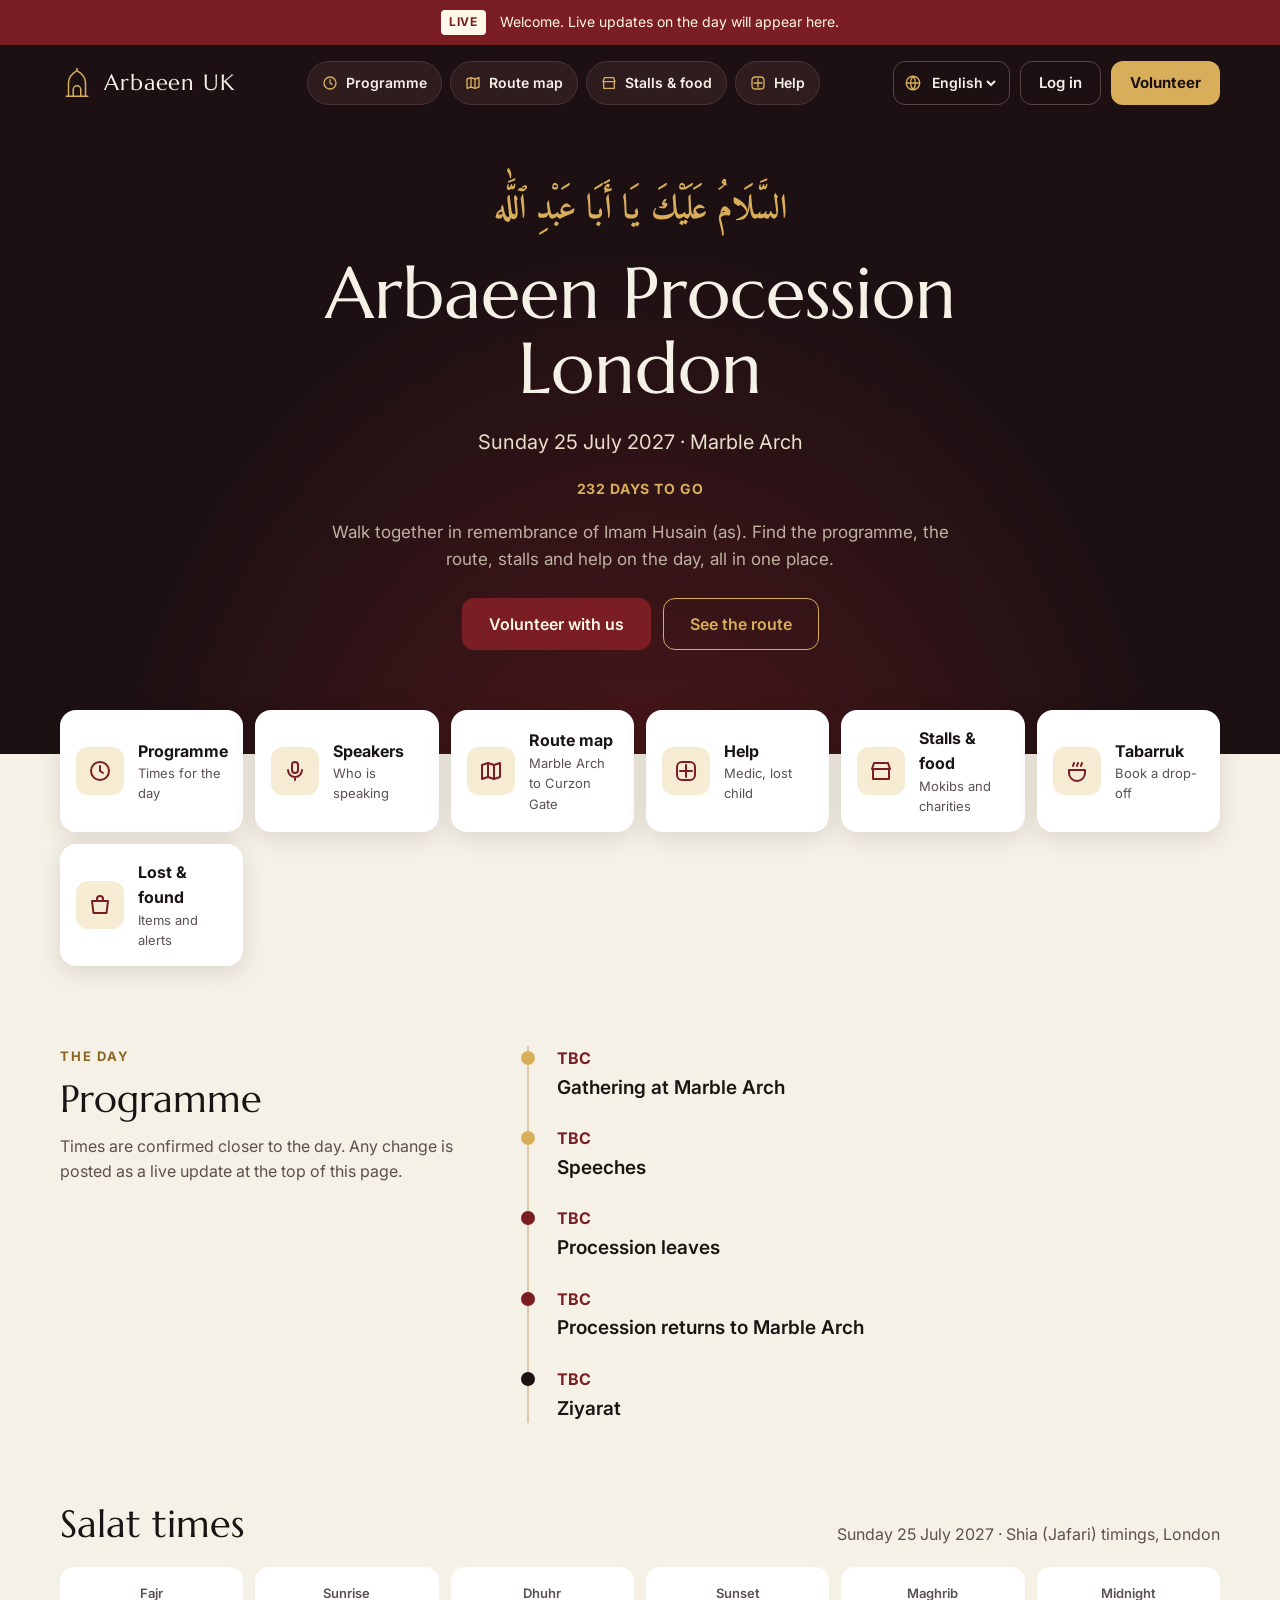
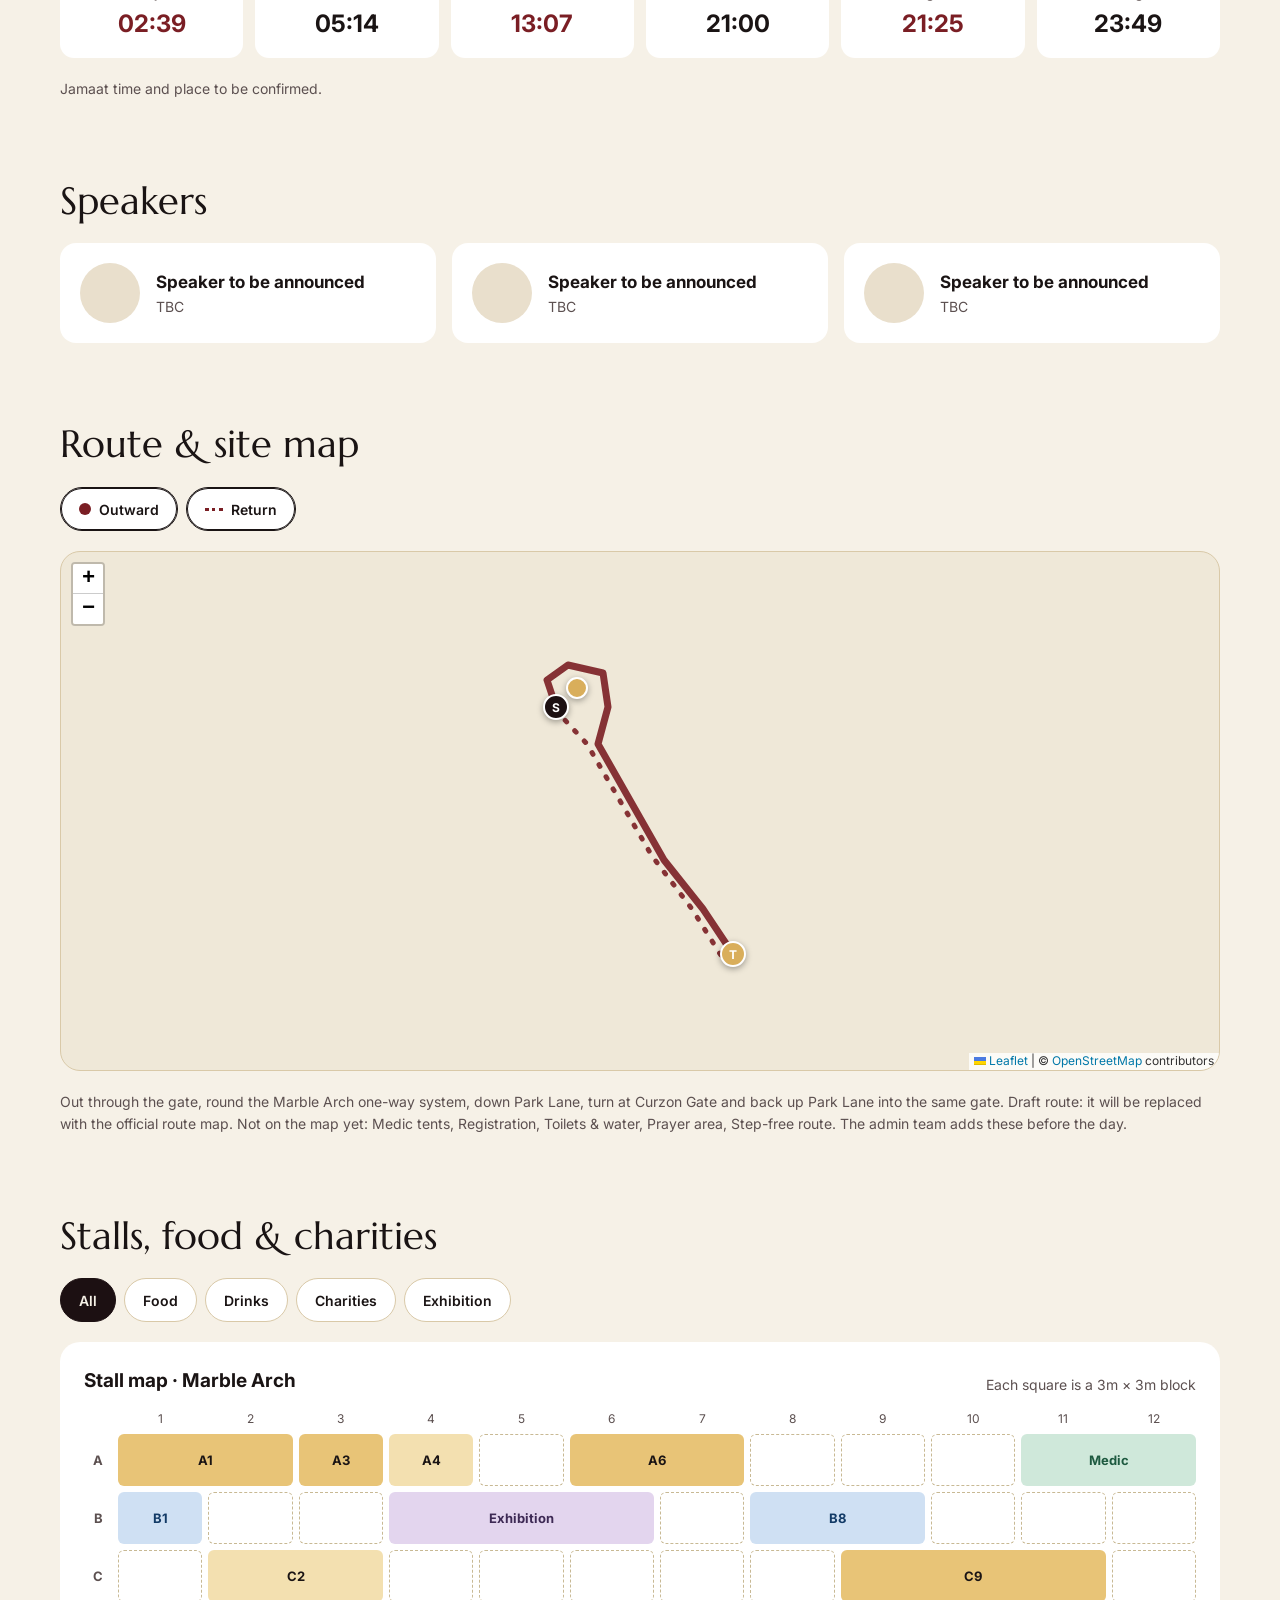
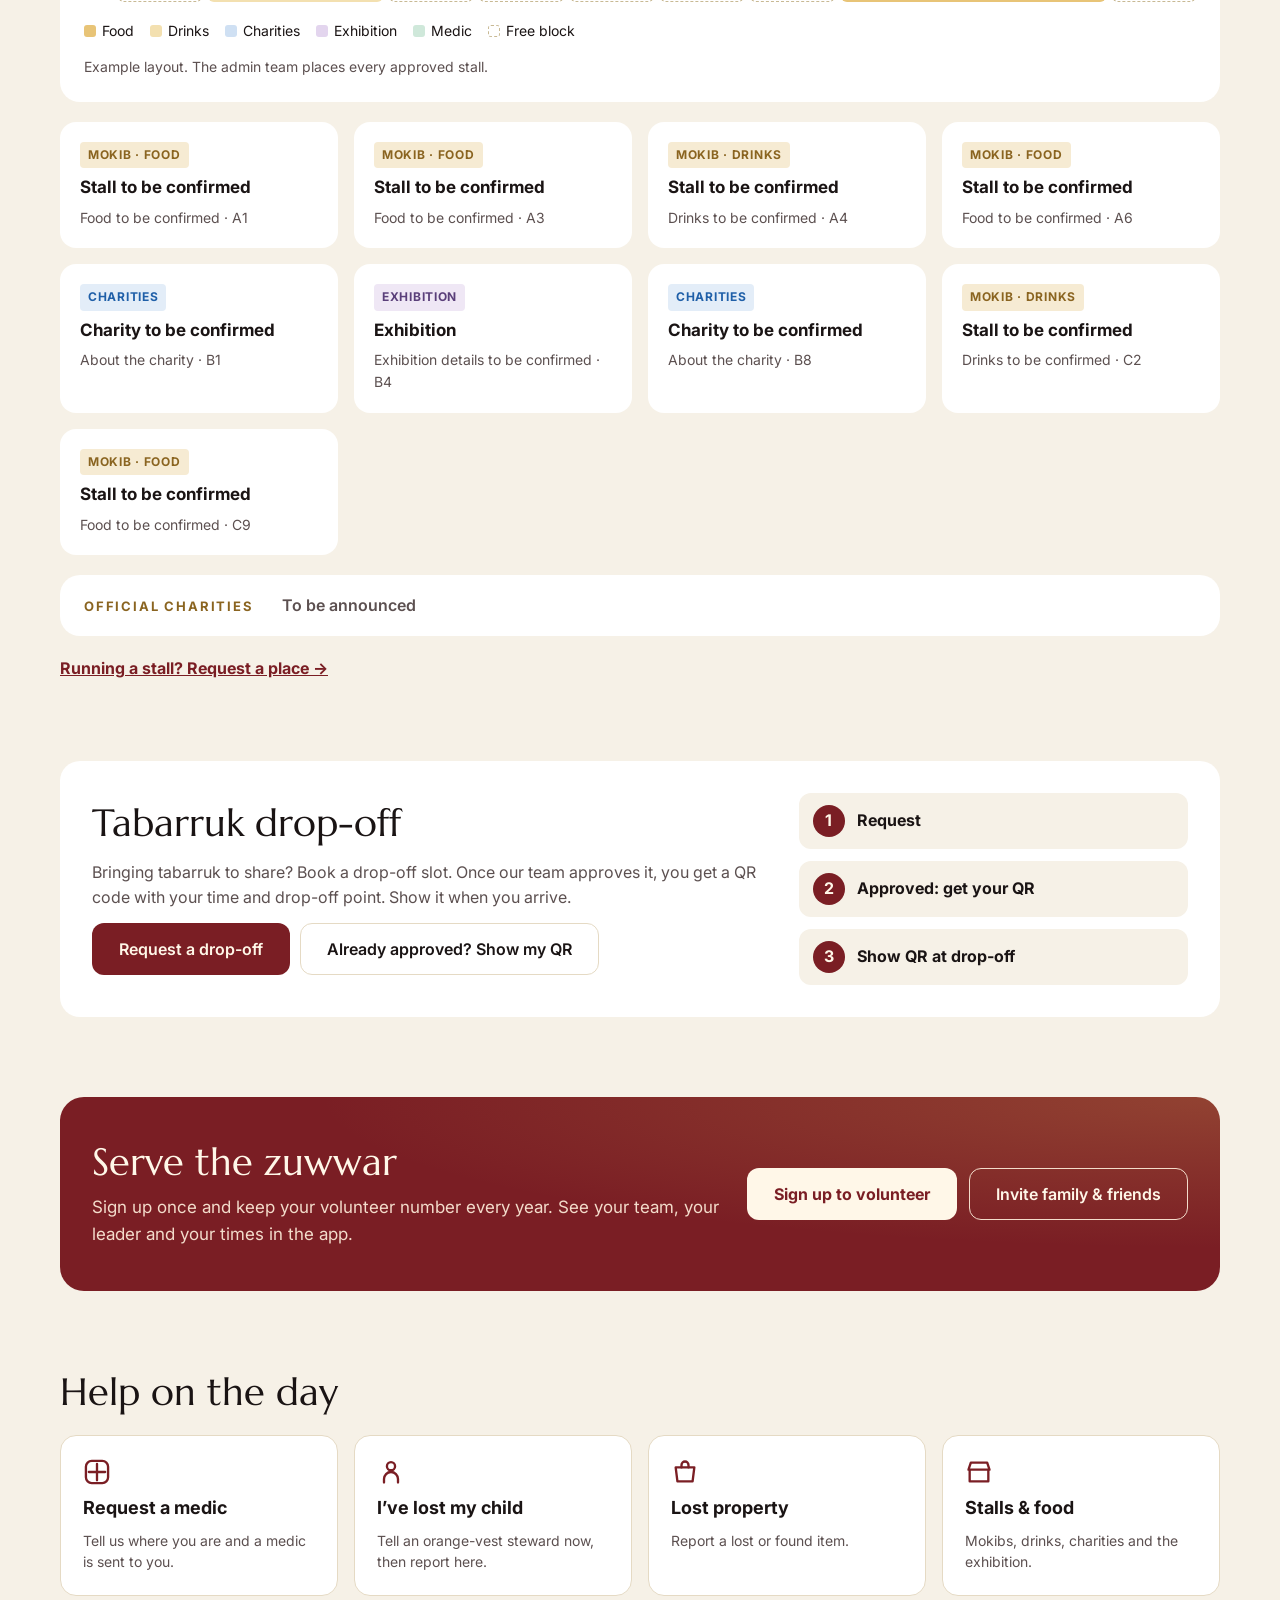
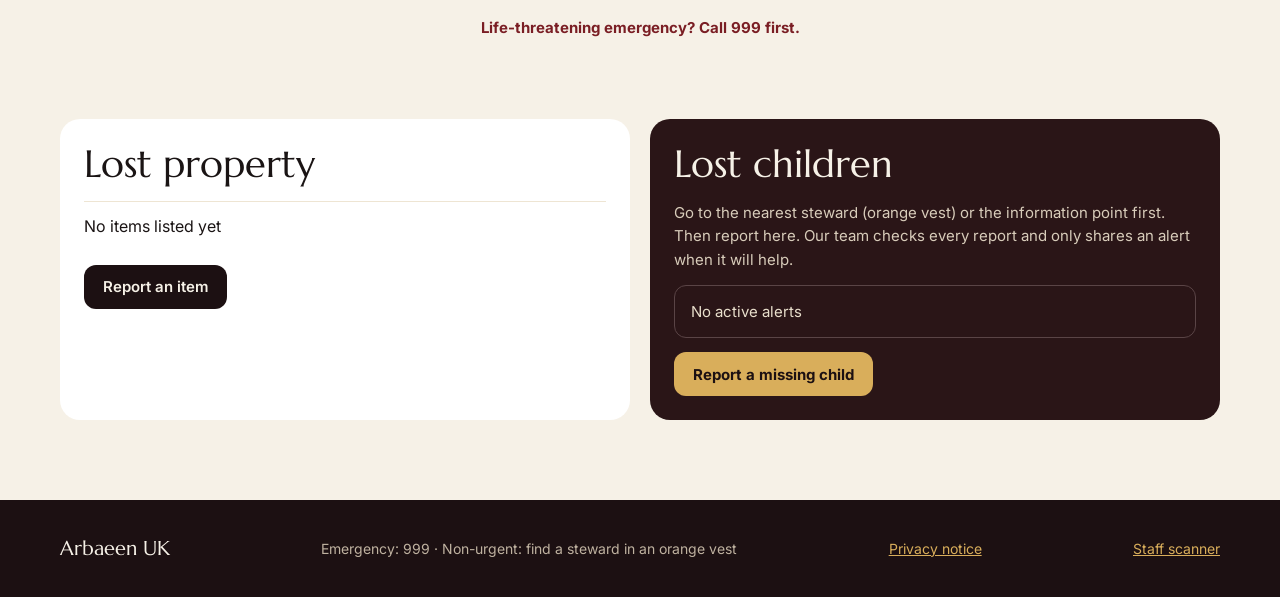
==== index.html @ 84ea5170 "Phase 1: public site, languages, map layers, tabarruk drop-off, staff QR scanner Co-Authored-By: Cla" ====
<!DOCTYPE html>
<html lang="en">
<head>
<meta charset="utf-8">
<meta name="viewport" content="width=device-width, initial-scale=1">
<title>Arbaeen Procession London · 25 July 2027</title>
<meta name="description" content="Arbaeen Procession London at Marble Arch, Sunday 25 July 2027. Programme, salat times, route map, stalls, help and lost & found.">
<meta name="theme-color" content="#1C1012">
<link rel="manifest" href="manifest.webmanifest">
<link rel="icon" href="icons/icon.svg" type="image/svg+xml">
<link rel="apple-touch-icon" href="icons/icon-180.png">
<link rel="preconnect" href="https://fonts.googleapis.com">
<link rel="preconnect" href="https://fonts.gstatic.com" crossorigin>
<link href="https://fonts.googleapis.com/css2?family=Marcellus&family=Inter:wght@400;500;600;700&family=Amiri:wght@400;700&family=Noto+Nastaliq+Urdu:wght@400;600&family=Vazirmatn:wght@400;600;700&display=swap" rel="stylesheet">
<link rel="stylesheet" href="lib/leaflet.css">
<link rel="stylesheet" href="css/style.css">
</head>
<body>

<a class="skip" href="#main">Skip to content</a>

<div class="live" id="live" role="status" aria-live="polite">
  <span class="live-tag">LIVE</span>
  <span id="live-text" data-i18n="live.loading">Loading updates…</span>
</div>

<header class="top">
  <div class="wrap top-row">
    <a class="brand" href="#top" aria-label="Arbaeen UK home">
      <svg width="34" height="34" viewBox="0 0 36 36" fill="none" stroke="#D9AE5B" stroke-width="1.6" aria-hidden="true"><path d="M6 32h24M9 32V18M27 32V18M9 18c0-6 4-10 9-13 5 3 9 7 9 13M18 5V2M14 32v-7a4 4 0 0 1 8 0v7"/></svg>
      <span>Arbaeen UK</span>
    </a>
    <nav class="pills" aria-label="Main">
      <a href="#programme"><svg viewBox="0 0 24 24" aria-hidden="true"><circle cx="12" cy="12" r="9"/><path d="M12 7v5l3 2"/></svg><span data-i18n="nav.programme">Programme</span></a>
      <a href="#route"><svg viewBox="0 0 24 24" aria-hidden="true"><path d="M9 4l-6 2v14l6-2 6 2 6-2V4l-6 2z"/><path d="M9 4v14M15 6v14"/></svg><span data-i18n="nav.route">Route map</span></a>
      <a href="#stalls"><svg viewBox="0 0 24 24" aria-hidden="true"><path d="M3 10l2-6h14l2 6M4 10v10h16V10M3 10h18"/></svg><span data-i18n="nav.stalls">Stalls &amp; food</span></a>
      <a href="#help"><svg viewBox="0 0 24 24" aria-hidden="true"><path d="M12 6v12M6 12h12"/><rect x="3" y="3" width="18" height="18" rx="5"/></svg><span data-i18n="nav.help">Help</span></a>
    </nav>
    <div class="top-cta">
      <label class="lang"><span class="sr" data-i18n="lang.label">Language</span>
        <svg viewBox="0 0 24 24" aria-hidden="true"><circle cx="12" cy="12" r="9"/><path d="M3 12h18M12 3a14 14 0 0 1 0 18M12 3a14 14 0 0 0 0 18"/></svg>
        <select id="lang-select"><option value="en">English</option><option value="ur">اردو</option><option value="ar">العربية</option><option value="fa">فارسی</option></select>
      </label>
      <a class="btn ghost" href="#volunteer" data-i18n="btn.login">Log in</a>
      <a class="btn gold" href="#volunteer" data-i18n="btn.volunteer">Volunteer</a>
    </div>
  </div>
</header>

<main id="main">
<section class="hero" id="top">
  <div class="wrap hero-in">
    <p class="ar" lang="ar" dir="rtl">السَّلَامُ عَلَيْكَ يَا أَبَا عَبْدِ ٱللَّٰه</p>
    <h1 data-i18n="hero.title">Arbaeen Procession London</h1>
    <p class="hero-date" data-i18n="hero.date">Sunday 25 July 2027 · Marble Arch</p>
    <p class="hero-count" id="countdown"></p>
    <p class="hero-lead" data-i18n="hero.lead">Walk together in remembrance of Imam Husain (as). Find the programme, the route, stalls and help on the day, all in one place.</p>
    <div class="hero-btns">
      <a class="btn red lg" href="#volunteer" data-i18n="hero.volunteer">Volunteer with us</a>
      <a class="btn outline lg" href="#route" data-i18n="hero.route">See the route</a>
    </div>
  </div>
</section>

<nav class="wrap tiles" aria-label="Jump to">
  <a href="#programme"><span class="ti"><svg viewBox="0 0 24 24" aria-hidden="true"><circle cx="12" cy="12" r="9"/><path d="M12 7v5l3 2"/></svg></span><span><b data-i18n="nav.programme">Programme</b><small data-i18n="tile.programme.sub">Times for the day</small></span></a>
  <a href="#speakers"><span class="ti"><svg viewBox="0 0 24 24" aria-hidden="true"><rect x="9" y="3" width="6" height="11" rx="3"/><path d="M5 11a7 7 0 0 0 14 0M12 18v3"/></svg></span><span><b data-i18n="tile.speakers">Speakers</b><small data-i18n="tile.speakers.sub">Who is speaking</small></span></a>
  <a href="#route"><span class="ti"><svg viewBox="0 0 24 24" aria-hidden="true"><path d="M9 4l-6 2v14l6-2 6 2 6-2V4l-6 2z"/><path d="M9 4v14M15 6v14"/></svg></span><span><b data-i18n="nav.route">Route map</b><small data-i18n="tile.route.sub">Marble Arch to Curzon Gate</small></span></a>
  <a href="#help"><span class="ti"><svg viewBox="0 0 24 24" aria-hidden="true"><path d="M12 6v12M6 12h12"/><rect x="3" y="3" width="18" height="18" rx="5"/></svg></span><span><b data-i18n="nav.help">Help</b><small data-i18n="tile.help.sub">Medic, lost child</small></span></a>
  <a href="#stalls"><span class="ti"><svg viewBox="0 0 24 24" aria-hidden="true"><path d="M3 10l2-6h14l2 6M4 10v10h16V10M3 10h18"/></svg></span><span><b data-i18n="nav.stalls">Stalls &amp; food</b><small data-i18n="tile.stalls.sub">Mokibs and charities</small></span></a>
  <a href="#tabarruk"><span class="ti"><svg viewBox="0 0 24 24" aria-hidden="true"><path d="M4 11h16v3a8 8 0 0 1-16 0z"/><path d="M8 7c0-1.5 1-2 1-3M12 7c0-1.5 1-2 1-3M16 7c0-1.5 1-2 1-3"/></svg></span><span><b data-i18n="tile.tabarruk">Tabarruk</b><small data-i18n="tile.tabarruk.sub">Book a drop-off</small></span></a>
  <a href="#lost"><span class="ti"><svg viewBox="0 0 24 24" aria-hidden="true"><path d="M4 8h16l-1.5 12h-13z"/><path d="M9 8V6a3 3 0 0 1 6 0v2"/></svg></span><span><b data-i18n="tile.lost">Lost &amp; found</b><small data-i18n="tile.lost.sub">Items and alerts</small></span></a>
</nav>

<section class="wrap sec split" id="programme">
  <div>
    <p class="eyebrow" data-i18n="prog.eyebrow">THE DAY</p>
    <h2 data-i18n="nav.programme">Programme</h2>
    <p class="muted" data-i18n="prog.note">Times are confirmed closer to the day. Any change is posted as a live update at the top of this page.</p>
  </div>
  <ol class="timeline" id="programme-list"></ol>
</section>

<section class="wrap sec" id="salat">
  <div class="sec-head">
    <h2 data-i18n="salat.title">Salat times</h2>
    <span class="muted" id="salat-method"></span>
  </div>
  <div class="salat" id="salat-list"></div>
  <p class="muted small" id="salat-jamaat"></p>
</section>

<section class="wrap sec" id="speakers">
  <h2 data-i18n="tile.speakers">Speakers</h2>
  <div class="cards3" id="speaker-list"></div>
</section>

<section class="wrap sec" id="route">
  <h2 data-i18n="route.title">Route &amp; site map</h2>
  <div class="chips layers" id="layer-chips" role="group" aria-label="Show on map" data-i18n-aria="route.layers"></div>
  <div id="map" class="map" dir="ltr" role="region" aria-label="Interactive map of the procession route from Marble Arch to Curzon Gate"></div>
  <p class="muted small"><span data-i18n="route.desc">Out through the gate, round the Marble Arch one-way system, down Park Lane, turn at Curzon Gate and back up Park Lane into the same gate.</span> <span id="route-draft"></span> <span id="layer-soon"></span></p>
</section>

<section class="wrap sec" id="stalls">
  <h2 data-i18n="stalls.title">Stalls, food &amp; charities</h2>
  <div class="chips" id="stall-filters" role="group" aria-label="Filter stalls">
    <button type="button" data-f="all" aria-pressed="true" data-i18n="f.all">All</button>
    <button type="button" data-f="food" aria-pressed="false" data-i18n="f.food">Food</button>
    <button type="button" data-f="drink" aria-pressed="false" data-i18n="f.drink">Drinks</button>
    <button type="button" data-f="charity" aria-pressed="false" data-i18n="f.charity">Charities</button>
    <button type="button" data-f="exhibition" aria-pressed="false" data-i18n="f.exhibition">Exhibition</button>
  </div>
  <div class="panel">
    <div class="sec-head">
      <h3 data-i18n="stallmap.title">Stall map · Marble Arch</h3>
      <span class="muted small" data-i18n="stallmap.block">Each square is a 3m × 3m block</span>
    </div>
    <div class="grid-scroll" dir="ltr"><div class="stallgrid" id="stall-grid"></div></div>
    <div class="legend" id="stall-legend"></div>
    <p class="muted small" id="stall-note"></p>
  </div>
  <div class="cards3" id="stall-list"></div>
  <div class="panel charities">
    <p class="eyebrow" data-i18n="charities.official">OFFICIAL CHARITIES</p>
    <div id="charity-list"></div>
  </div>
  <a class="link-strong" href="#stall-request"><span data-i18n="stalls.request">Running a stall? Request a place</span> <span class="arrow" aria-hidden="true">→</span></a>
</section>

<section class="wrap sec" id="tabarruk">
  <div class="panel tab">
    <div class="tab-text">
      <h2 data-i18n="tab.title">Tabarruk drop-off</h2>
      <p class="muted" data-i18n="tab.lead">Bringing tabarruk to share? Book a drop-off slot. Once our team approves it, you get a QR code with your time and drop-off point. Show it when you arrive.</p>
      <div class="tab-btns">
        <button type="button" class="btn red lg" data-open="tabarruk" data-i18n="tab.btn">Request a drop-off</button>
        <button type="button" class="btn ghostdark lg" data-open="myqr" data-i18n="tab.myqr">Already approved? Show my QR</button>
      </div>
    </div>
    <ol class="steps">
      <li><span>1</span><b data-i18n="tab.s1">Request</b></li>
      <li><span>2</span><b data-i18n="tab.s2">Approved: get your QR</b></li>
      <li><span>3</span><b data-i18n="tab.s3">Show QR at drop-off</b></li>
    </ol>
  </div>
</section>

<section class="wrap sec" id="volunteer">
  <div class="band">
    <div>
      <h2 data-i18n="vol.title">Serve the zuwwar</h2>
      <p data-i18n="vol.lead">Sign up once and keep your volunteer number every year. See your team, your leader and your times in the app.</p>
    </div>
    <div class="band-btns">
      <a class="btn cream lg" href="#volunteer" data-soon="soon.vol" data-i18n="vol.signup">Sign up to volunteer</a>
      <button type="button" class="btn outline-cream lg" id="invite-btn" data-i18n="vol.invite">Invite family &amp; friends</button>
    </div>
  </div>
</section>

<section class="wrap sec" id="help">
  <h2 data-i18n="help.title">Help on the day</h2>
  <div class="helpgrid">
    <button type="button" class="help" data-open="medic"><svg viewBox="0 0 24 24" aria-hidden="true"><path d="M12 5v14M5 12h14"/><rect x="2.5" y="2.5" width="19" height="19" rx="5"/></svg><b data-i18n="help.medic">Request a medic</b><span data-i18n="help.medic.sub">Tell us where you are and a medic is sent to you.</span></button>
    <button type="button" class="help" data-open="child"><svg viewBox="0 0 24 24" aria-hidden="true"><circle cx="12" cy="7" r="3.5"/><path d="M6 21v-3a6 6 0 0 1 12 0v3"/></svg><b data-i18n="help.child">I’ve lost my child</b><span data-i18n="help.child.sub">Tell an orange-vest steward now, then report here.</span></button>
    <button type="button" class="help" data-open="item"><svg viewBox="0 0 24 24" aria-hidden="true"><path d="M4 8h16l-1.5 12h-13z"/><path d="M9 8V6a3 3 0 0 1 6 0v2"/></svg><b data-i18n="help.item">Lost property</b><span data-i18n="help.item.sub">Report a lost or found item.</span></button>
    <a class="help" href="#stalls"><svg viewBox="0 0 24 24" aria-hidden="true"><path d="M3 10l2-6h14l2 6M4 10v10h16V10M3 10h18"/></svg><b data-i18n="nav.stalls">Find food &amp; stalls</b><span data-i18n="help.stalls.sub">Mokibs, drinks, charities and the exhibition.</span></a>
  </div>
  <p class="emerg"><strong data-i18n="help.999">Life-threatening emergency? Call 999 first.</strong></p>
</section>

<section class="wrap sec lost" id="lost">
  <div class="panel">
    <h2 data-i18n="help.item">Lost property</h2>
    <ul class="rows" id="lost-list"></ul>
    <button type="button" class="btn dark" data-open="item" data-i18n="lost.report">Report an item</button>
  </div>
  <div class="panel darkpanel">
    <h2 data-i18n="child.title">Lost children</h2>
    <p data-i18n="child.lead">Go to the nearest steward (orange vest) or the information point first. Then report here. Our team checks every report and only shares an alert when it will help.</p>
    <div id="child-list"></div>
    <button type="button" class="btn gold" data-open="child" data-i18n="child.report">Report a missing child</button>
  </div>
</section>
</main>

<footer class="foot">
  <div class="wrap foot-row">
    <span class="brandtxt">Arbaeen UK</span>
    <span data-i18n="foot.emerg">Emergency: 999 · Non-urgent: find a steward in an orange vest</span>
    <a href="#privacy" data-soon="soon.privacy" data-i18n="foot.privacy">Privacy notice</a>
    <a href="scan.html">Staff scanner</a>
  </div>
</footer>

<div class="ios-tip" id="ios-tip" hidden>
  <p><svg viewBox="0 0 24 24" aria-hidden="true"><path d="M12 3v12M8 7l4-4 4 4M5 11v9h14v-9"/></svg> <b data-i18n="tip.title">Get live alerts on your iPhone</b><br><span data-i18n="tip.body">Tap Share, then Add to Home Screen, and open Arbaeen UK from there.</span></p>
  <button type="button" class="x" id="ios-tip-close" aria-label="Close">×</button>
</div>

<dialog id="dlg" aria-labelledby="dlg-title">
  <form id="dlg-form" method="dialog" novalidate>
    <div class="dlg-head">
      <h2 id="dlg-title"></h2>
      <button type="button" class="x" id="dlg-close" aria-label="Close">×</button>
    </div>
    <div id="dlg-body"></div>
    <p class="dlg-msg" id="dlg-msg" role="status"></p>
    <div class="dlg-actions">
      <button type="button" class="btn ghostdark" id="dlg-cancel" data-i18n="dlg.cancel">Cancel</button>
      <button type="submit" class="btn red" id="dlg-submit">Send</button>
    </div>
  </form>
</dialog>

<div class="toast" id="toast" role="status" aria-live="polite" hidden></div>

<script src="lib/leaflet.js"></script>
<script src="lib/qrcode.js"></script>
<script src="js/i18n.js"></script>
<script src="js/app.js"></script>
</body>
</html>
---- lib/leaflet.css ----
/* required styles */

.leaflet-pane,
.leaflet-tile,
.leaflet-marker-icon,
.leaflet-marker-shadow,
.leaflet-tile-container,
.leaflet-pane > svg,
.leaflet-pane > canvas,
.leaflet-zoom-box,
.leaflet-image-layer,
.leaflet-layer {
	position: absolute;
	left: 0;
	top: 0;
	}
.leaflet-container {
	overflow: hidden;
	}
.leaflet-tile,
.leaflet-marker-icon,
.leaflet-marker-shadow {
	-webkit-user-select: none;
	   -moz-user-select: none;
	        user-select: none;
	  -webkit-user-drag: none;
	}
/* Prevents IE11 from highlighting tiles in blue */
.leaflet-tile::selection {
	background: transparent;
}
/* Safari renders non-retina tile on retina better with this, but Chrome is worse */
.leaflet-safari .leaflet-tile {
	image-rendering: -webkit-optimize-contrast;
	}
/* hack that prevents hw layers "stretching" when loading new tiles */
.leaflet-safari .leaflet-tile-container {
	width: 1600px;
	height: 1600px;
	-webkit-transform-origin: 0 0;
	}
.leaflet-marker-icon,
.leaflet-marker-shadow {
	display: block;
	}
/* .leaflet-container svg: reset svg max-width decleration shipped in Joomla! (joomla.org) 3.x */
/* .leaflet-container img: map is broken in FF if you have max-width: 100% on tiles */
.leaflet-container .leaflet-overlay-pane svg {
	max-width: none !important;
	max-height: none !important;
	}
.leaflet-container .leaflet-marker-pane img,
.leaflet-container .leaflet-shadow-pane img,
.leaflet-container .leaflet-tile-pane img,
.leaflet-container img.leaflet-image-layer,
.leaflet-container .leaflet-tile {
	max-width: none !important;
	max-height: none !important;
	width: auto;
	padding: 0;
	}

.leaflet-container img.leaflet-tile {
	/* See: https://bugs.chromium.org/p/chromium/issues/detail?id=600120 */
	mix-blend-mode: plus-lighter;
}

.leaflet-container.leaflet-touch-zoom {
	-ms-touch-action: pan-x pan-y;
	touch-action: pan-x pan-y;
	}
.leaflet-container.leaflet-touch-drag {
	-ms-touch-action: pinch-zoom;
	/* Fallback for FF which doesn't support pinch-zoom */
	touch-action: none;
	touch-action: pinch-zoom;
}
.leaflet-container.leaflet-touch-drag.leaflet-touch-zoom {
	-ms-touch-action: none;
	touch-action: none;
}
.leaflet-container {
	-webkit-tap-highlight-color: transparent;
}
.leaflet-container a {
	-webkit-tap-highlight-color: rgba(51, 181, 229, 0.4);
}
.leaflet-tile {
	filter: inherit;
	visibility: hidden;
	}
.leaflet-tile-loaded {
	visibility: inherit;
	}
.leaflet-zoom-box {
	width: 0;
	height: 0;
	-moz-box-sizing: border-box;
	     box-sizing: border-box;
	z-index: 800;
	}
/* workaround for https://bugzilla.mozilla.org/show_bug.cgi?id=888319 */
.leaflet-overlay-pane svg {
	-moz-user-select: none;
	}

.leaflet-pane         { z-index: 400; }

.leaflet-tile-pane    { z-index: 200; }
.leaflet-overlay-pane { z-index: 400; }
.leaflet-shadow-pane  { z-index: 500; }
.leaflet-marker-pane  { z-index: 600; }
.leaflet-tooltip-pane   { z-index: 650; }
.leaflet-popup-pane   { z-index: 700; }

.leaflet-map-pane canvas { z-index: 100; }
.leaflet-map-pane svg    { z-index: 200; }

.leaflet-vml-shape {
	width: 1px;
	height: 1px;
	}
.lvml {
	behavior: url(#default#VML);
	display: inline-block;
	position: absolute;
	}


/* control positioning */

.leaflet-control {
	position: relative;
	z-index: 800;
	pointer-events: visiblePainted; /* IE 9-10 doesn't have auto */
	pointer-events: auto;
	}
.leaflet-top,
.leaflet-bottom {
	position: absolute;
	z-index: 1000;
	pointer-events: none;
	}
.leaflet-top {
	top: 0;
	}
.leaflet-right {
	right: 0;
	}
.leaflet-bottom {
	bottom: 0;
	}
.leaflet-left {
	left: 0;
	}
.leaflet-control {
	float: left;
	clear: both;
	}
.leaflet-right .leaflet-control {
	float: right;
	}
.leaflet-top .leaflet-control {
	margin-top: 10px;
	}
.leaflet-bottom .leaflet-control {
	margin-bottom: 10px;
	}
.leaflet-left .leaflet-control {
	margin-left: 10px;
	}
.leaflet-right .leaflet-control {
	margin-right: 10px;
	}


/* zoom and fade animations */

.leaflet-fade-anim .leaflet-popup {
	opacity: 0;
	-webkit-transition: opacity 0.2s linear;
	   -moz-transition: opacity 0.2s linear;
	        transition: opacity 0.2s linear;
	}
.leaflet-fade-anim .leaflet-map-pane .leaflet-popup {
	opacity: 1;
	}
.leaflet-zoom-animated {
	-webkit-transform-origin: 0 0;
	    -ms-transform-origin: 0 0;
	        transform-origin: 0 0;
	}
svg.leaflet-zoom-animated {
	will-change: transform;
}

.leaflet-zoom-anim .leaflet-zoom-animated {
	-webkit-transition: -webkit-transform 0.25s cubic-bezier(0,0,0.25,1);
	   -moz-transition:    -moz-transform 0.25s cubic-bezier(0,0,0.25,1);
	        transition:         transform 0.25s cubic-bezier(0,0,0.25,1);
	}
.leaflet-zoom-anim .leaflet-tile,
.leaflet-pan-anim .leaflet-tile {
	-webkit-transition: none;
	   -moz-transition: none;
	        transition: none;
	}

.leaflet-zoom-anim .leaflet-zoom-hide {
	visibility: hidden;
	}


/* cursors */

.leaflet-interactive {
	cursor: pointer;
	}
.leaflet-grab {
	cursor: -webkit-grab;
	cursor:    -moz-grab;
	cursor:         grab;
	}
.leaflet-crosshair,
.leaflet-crosshair .leaflet-interactive {
	cursor: crosshair;
	}
.leaflet-popup-pane,
.leaflet-control {
	cursor: auto;
	}
.leaflet-dragging .leaflet-grab,
.leaflet-dragging .leaflet-grab .leaflet-interactive,
.leaflet-dragging .leaflet-marker-draggable {
	cursor: move;
	cursor: -webkit-grabbing;
	cursor:    -moz-grabbing;
	cursor:         grabbing;
	}

/* marker & overlays interactivity */
.leaflet-marker-icon,
.leaflet-marker-shadow,
.leaflet-image-layer,
.leaflet-pane > svg path,
.leaflet-tile-container {
	pointer-events: none;
	}

.leaflet-marker-icon.leaflet-interactive,
.leaflet-image-layer.leaflet-interactive,
.leaflet-pane > svg path.leaflet-interactive,
svg.leaflet-image-layer.leaflet-interactive path {
	pointer-events: visiblePainted; /* IE 9-10 doesn't have auto */
	pointer-events: auto;
	}

/* visual tweaks */

.leaflet-container {
	background: #ddd;
	outline-offset: 1px;
	}
.leaflet-container a {
	color: #0078A8;
	}
.leaflet-zoom-box {
	border: 2px dotted #38f;
	background: rgba(255,255,255,0.5);
	}


/* general typography */
.leaflet-container {
	font-family: "Helvetica Neue", Arial, Helvetica, sans-serif;
	font-size: 12px;
	font-size: 0.75rem;
	line-height: 1.5;
	}


/* general toolbar styles */

.leaflet-bar {
	box-shadow: 0 1px 5px rgba(0,0,0,0.65);
	border-radius: 4px;
	}
.leaflet-bar a {
	background-color: #fff;
	border-bottom: 1px solid #ccc;
	width: 26px;
	height: 26px;
	line-height: 26px;
	display: block;
	text-align: center;
	text-decoration: none;
	color: black;
	}
.leaflet-bar a,
.leaflet-control-layers-toggle {
	background-position: 50% 50%;
	background-repeat: no-repeat;
	display: block;
	}
.leaflet-bar a:hover,
.leaflet-bar a:focus {
	background-color: #f4f4f4;
	}
.leaflet-bar a:first-child {
	border-top-left-radius: 4px;
	border-top-right-radius: 4px;
	}
.leaflet-bar a:last-child {
	border-bottom-left-radius: 4px;
	border-bottom-right-radius: 4px;
	border-bottom: none;
	}
.leaflet-bar a.leaflet-disabled {
	cursor: default;
	background-color: #f4f4f4;
	color: #bbb;
	}

.leaflet-touch .leaflet-bar a {
	width: 30px;
	height: 30px;
	line-height: 30px;
	}
.leaflet-touch .leaflet-bar a:first-child {
	border-top-left-radius: 2px;
	border-top-right-radius: 2px;
	}
.leaflet-touch .leaflet-bar a:last-child {
	border-bottom-left-radius: 2px;
	border-bottom-right-radius: 2px;
	}

/* zoom control */

.leaflet-control-zoom-in,
.leaflet-control-zoom-out {
	font: bold 18px 'Lucida Console', Monaco, monospace;
	text-indent: 1px;
	}

.leaflet-touch .leaflet-control-zoom-in, .leaflet-touch .leaflet-control-zoom-out  {
	font-size: 22px;
	}


/* layers control */

.leaflet-control-layers {
	box-shadow: 0 1px 5px rgba(0,0,0,0.4);
	background: #fff;
	border-radius: 5px;
	}
.leaflet-control-layers-toggle {
	background-image: url(images/layers.png);
	width: 36px;
	height: 36px;
	}
.leaflet-retina .leaflet-control-layers-toggle {
	background-image: url(images/layers-2x.png);
	background-size: 26px 26px;
	}
.leaflet-touch .leaflet-control-layers-toggle {
	width: 44px;
	height: 44px;
	}
.leaflet-control-layers .leaflet-control-layers-list,
.leaflet-control-layers-expanded .leaflet-control-layers-toggle {
	display: none;
	}
.leaflet-control-layers-expanded .leaflet-control-layers-list {
	display: block;
	position: relative;
	}
.leaflet-control-layers-expanded {
	padding: 6px 10px 6px 6px;
	color: #333;
	background: #fff;
	}
.leaflet-control-layers-scrollbar {
	overflow-y: scroll;
	overflow-x: hidden;
	padding-right: 5px;
	}
.leaflet-control-layers-selector {
	margin-top: 2px;
	position: relative;
	top: 1px;
	}
.leaflet-control-layers label {
	display: block;
	font-size: 13px;
	font-size: 1.08333em;
	}
.leaflet-control-layers-separator {
	height: 0;
	border-top: 1px solid #ddd;
	margin: 5px -10px 5px -6px;
	}

/* Default icon URLs */
.leaflet-default-icon-path { /* used only in path-guessing heuristic, see L.Icon.Default */
	background-image: url(images/marker-icon.png);
	}


/* attribution and scale controls */

.leaflet-container .leaflet-control-attribution {
	background: #fff;
	background: rgba(255, 255, 255, 0.8);
	margin: 0;
	}
.leaflet-control-attribution,
.leaflet-control-scale-line {
	padding: 0 5px;
	color: #333;
	line-height: 1.4;
	}
.leaflet-control-attribution a {
	text-decoration: none;
	}
.leaflet-control-attribution a:hover,
.leaflet-control-attribution a:focus {
	text-decoration: underline;
	}
.leaflet-attribution-flag {
	display: inline !important;
	vertical-align: baseline !important;
	width: 1em;
	height: 0.6669em;
	}
.leaflet-left .leaflet-control-scale {
	margin-left: 5px;
	}
.leaflet-bottom .leaflet-control-scale {
	margin-bottom: 5px;
	}
.leaflet-control-scale-line {
	border: 2px solid #777;
	border-top: none;
	line-height: 1.1;
	padding: 2px 5px 1px;
	white-space: nowrap;
	-moz-box-sizing: border-box;
	     box-sizing: border-box;
	background: rgba(255, 255, 255, 0.8);
	text-shadow: 1px 1px #fff;
	}
.leaflet-control-scale-line:not(:first-child) {
	border-top: 2px solid #777;
	border-bottom: none;
	margin-top: -2px;
	}
.leaflet-control-scale-line:not(:first-child):not(:last-child) {
	border-bottom: 2px solid #777;
	}

.leaflet-touch .leaflet-control-attribution,
.leaflet-touch .leaflet-control-layers,
.leaflet-touch .leaflet-bar {
	box-shadow: none;
	}
.leaflet-touch .leaflet-control-layers,
.leaflet-touch .leaflet-bar {
	border: 2px solid rgba(0,0,0,0.2);
	background-clip: padding-box;
	}


/* popup */

.leaflet-popup {
	position: absolute;
	text-align: center;
	margin-bottom: 20px;
	}
.leaflet-popup-content-wrapper {
	padding: 1px;
	text-align: left;
	border-radius: 12px;
	}
.leaflet-popup-content {
	margin: 13px 24px 13px 20px;
	line-height: 1.3;
	font-size: 13px;
	font-size: 1.08333em;
	min-height: 1px;
	}
.leaflet-popup-content p {
	margin: 17px 0;
	margin: 1.3em 0;
	}
.leaflet-popup-tip-container {
	width: 40px;
	height: 20px;
	position: absolute;
	left: 50%;
	margin-top: -1px;
	margin-left: -20px;
	overflow: hidden;
	pointer-events: none;
	}
.leaflet-popup-tip {
	width: 17px;
	height: 17px;
	padding: 1px;

	margin: -10px auto 0;
	pointer-events: auto;

	-webkit-transform: rotate(45deg);
	   -moz-transform: rotate(45deg);
	    -ms-transform: rotate(45deg);
	        transform: rotate(45deg);
	}
.leaflet-popup-content-wrapper,
.leaflet-popup-tip {
	background: white;
	color: #333;
	box-shadow: 0 3px 14px rgba(0,0,0,0.4);
	}
.leaflet-container a.leaflet-popup-close-button {
	position: absolute;
	top: 0;
	right: 0;
	border: none;
	text-align: center;
	width: 24px;
	height: 24px;
	font: 16px/24px Tahoma, Verdana, sans-serif;
	color: #757575;
	text-decoration: none;
	background: transparent;
	}
.leaflet-container a.leaflet-popup-close-button:hover,
.leaflet-container a.leaflet-popup-close-button:focus {
	color: #585858;
	}
.leaflet-popup-scrolled {
	overflow: auto;
	}

.leaflet-oldie .leaflet-popup-content-wrapper {
	-ms-zoom: 1;
	}
.leaflet-oldie .leaflet-popup-tip {
	width: 24px;
	margin: 0 auto;

	-ms-filter: "progid:DXImageTransform.Microsoft.Matrix(M11=0.70710678, M12=0.70710678, M21=-0.70710678, M22=0.70710678)";
	filter: progid:DXImageTransform.Microsoft.Matrix(M11=0.70710678, M12=0.70710678, M21=-0.70710678, M22=0.70710678);
	}

.leaflet-oldie .leaflet-control-zoom,
.leaflet-oldie .leaflet-control-layers,
.leaflet-oldie .leaflet-popup-content-wrapper,
.leaflet-oldie .leaflet-popup-tip {
	border: 1px solid #999;
	}


/* div icon */

.leaflet-div-icon {
	background: #fff;
	border: 1px solid #666;
	}


/* Tooltip */
/* Base styles for the element that has a tooltip */
.leaflet-tooltip {
	position: absolute;
	padding: 6px;
	background-color: #fff;
	border: 1px solid #fff;
	border-radius: 3px;
	color: #222;
	white-space: nowrap;
	-webkit-user-select: none;
	-moz-user-select: none;
	-ms-user-select: none;
	user-select: none;
	pointer-events: none;
	box-shadow: 0 1px 3px rgba(0,0,0,0.4);
	}
.leaflet-tooltip.leaflet-interactive {
	cursor: pointer;
	pointer-events: auto;
	}
.leaflet-tooltip-top:before,
.leaflet-tooltip-bottom:before,
.leaflet-tooltip-left:before,
.leaflet-tooltip-right:before {
	position: absolute;
	pointer-events: none;
	border: 6px solid transparent;
	background: transparent;
	content: "";
	}

/* Directions */

.leaflet-tooltip-bottom {
	margin-top: 6px;
}
.leaflet-tooltip-top {
	margin-top: -6px;
}
.leaflet-tooltip-bottom:before,
.leaflet-tooltip-top:before {
	left: 50%;
	margin-left: -6px;
	}
.leaflet-tooltip-top:before {
	bottom: 0;
	margin-bottom: -12px;
	border-top-color: #fff;
	}
.leaflet-tooltip-bottom:before {
	top: 0;
	margin-top: -12px;
	margin-left: -6px;
	border-bottom-color: #fff;
	}
.leaflet-tooltip-left {
	margin-left: -6px;
}
.leaflet-tooltip-right {
	margin-left: 6px;
}
.leaflet-tooltip-left:before,
.leaflet-tooltip-right:before {
	top: 50%;
	margin-top: -6px;
	}
.leaflet-tooltip-left:before {
	right: 0;
	margin-right: -12px;
	border-left-color: #fff;
	}
.leaflet-tooltip-right:before {
	left: 0;
	margin-left: -12px;
	border-right-color: #fff;
	}

/* Printing */

@media print {
	/* Prevent printers from removing background-images of controls. */
	.leaflet-control {
		-webkit-print-color-adjust: exact;
		print-color-adjust: exact;
		}
	}
---- css/style.css ----
:root{
  --red:#7A1E24; --red-d:#5E161B; --ink:#1A1414; --night:#1C1012; --night2:#2A1517;
  --gold:#D9AE5B; --gold-d:#8A6420; --sand:#F6F1E7; --sand2:#EFE8D8; --line:#E5DAC4;
  --muted:#5C5050; --white:#fff; --r:16px;
}
*{box-sizing:border-box}
html{scroll-behavior:smooth;scroll-padding-top:16px}
body{margin:0;overflow-x:hidden;background:var(--sand);color:var(--ink);font:16px/1.55 Inter,system-ui,sans-serif;-webkit-text-size-adjust:100%}
h1,h2,h3,p{margin:0}
h2{font:400 clamp(28px,4vw,38px)/1.15 Marcellus,serif}
h3{font-size:19px}
a{color:var(--red)}
svg{flex:none}
.wrap{max-width:1200px;margin:0 auto;padding:0 20px}
.muted{color:var(--muted)} .small{font-size:14px}
.eyebrow{font-size:13px;letter-spacing:.14em;font-weight:700;color:var(--gold-d)}
.skip{position:absolute;top:0;inset-inline-start:8px;background:#fff;padding:10px;z-index:9;transform:translateY(-120%)}
.skip:focus{transform:none}
:focus-visible{outline:3px solid var(--gold);outline-offset:2px}

/* buttons */
.btn{display:inline-flex;align-items:center;justify-content:center;gap:8px;min-height:44px;padding:11px 18px;border-radius:12px;font:600 15px Inter,sans-serif;text-decoration:none;border:1px solid transparent;cursor:pointer}
.btn.lg{padding:15px 26px;font-size:16px}
.btn.red{background:var(--red);color:#FFF7E8}.btn.red:hover{background:var(--red-d)}
.btn.gold{background:var(--gold);color:var(--night);font-weight:700}
.btn.ghost{color:var(--sand);border-color:#5A4446}
.btn.outline{color:var(--gold);border-color:var(--gold)}
.btn.cream{background:#FFF7E8;color:var(--red);font-weight:700}
.btn.outline-cream{background:none;color:#FFF7E8;border-color:#F3DCCB}
.btn.dark{background:var(--night);color:var(--sand)}
.btn.ghostdark{background:#fff;color:var(--ink);border-color:var(--line)}

/* live bar */
.live{background:var(--red);color:#FFF7E8;font-size:14px;padding:10px 20px;display:flex;flex-wrap:wrap;gap:8px 14px;justify-content:center;align-items:center;text-align:center}
.live-tag{background:#FFF7E8;color:var(--red);font-weight:700;font-size:12px;letter-spacing:.08em;padding:3px 8px;border-radius:4px}

/* header */
.top{background:var(--night);color:var(--sand)}
.top-row{display:flex;flex-wrap:wrap;gap:14px;align-items:center;justify-content:space-between;padding-top:16px;padding-bottom:16px}
.brand{display:flex;align-items:center;gap:10px;color:var(--sand);text-decoration:none;font:22px Marcellus,serif;letter-spacing:.04em}
.pills{display:flex;flex-wrap:wrap;gap:8px}
.pills a{display:flex;align-items:center;gap:8px;min-height:44px;color:var(--sand);background:#2E1C1E;border:1px solid #4A3436;padding:10px 14px;border-radius:999px;font-weight:600;font-size:14px;text-decoration:none}
.pills a:hover{border-color:var(--gold)}
.pills svg,.tiles svg,.help svg{fill:none;stroke-width:2;stroke-linecap:round;stroke-linejoin:round}
.pills svg{width:16px;height:16px;stroke:var(--gold)}
.top-cta{display:flex;gap:10px;flex-wrap:wrap}
@media (max-width:760px){.pills{order:3;width:100%;overflow-x:auto;flex-wrap:nowrap;padding-bottom:4px}.pills a{white-space:nowrap}}

/* hero */
.hero{background:var(--night);color:var(--sand);text-align:center;padding:64px 0 104px;
  background-image:radial-gradient(ellipse at 50% 120%,rgba(122,30,36,.55),transparent 60%)}
.hero-in{max-width:860px;display:flex;flex-direction:column;align-items:center;gap:20px}
.ar{font:700 clamp(26px,4vw,34px)/1.5 Amiri,serif;color:var(--gold)}
.hero h1{font:400 clamp(38px,6vw,72px)/1.05 Marcellus,serif}
.hero-date{font-size:20px;color:#E9DFCC}
.hero-count{font-size:14px;font-weight:700;letter-spacing:.06em;color:var(--gold);min-height:1em}
.hero-lead{font-size:17px;color:#BFB2A0;max-width:620px}
.hero-btns{display:flex;flex-wrap:wrap;gap:12px;justify-content:center;margin-top:6px}

/* jump tiles */
.tiles{display:grid;grid-template-columns:repeat(auto-fit,minmax(180px,1fr));gap:12px;margin-top:-44px;position:relative}
.tiles a{background:#fff;border-radius:var(--r);padding:16px;display:flex;align-items:center;gap:14px;text-decoration:none;color:var(--ink);box-shadow:0 6px 24px rgba(28,16,18,.12)}
.tiles a:hover{box-shadow:0 8px 28px rgba(28,16,18,.2)}
.ti{width:48px;height:48px;border-radius:12px;background:#F6EBD3;display:flex;align-items:center;justify-content:center;flex:none}
.tiles svg{width:24px;height:24px;stroke:var(--red)}
.tiles b{display:block;font-size:16px}.tiles small{display:block;font-size:13px;color:var(--muted)}
@media (max-width:480px){.tiles{grid-template-columns:1fr 1fr}.tiles a{flex-direction:column;align-items:flex-start;gap:10px}}

/* sections */
.sec{padding-top:80px;display:flex;flex-direction:column;gap:20px}
.sec-head{display:flex;flex-wrap:wrap;justify-content:space-between;align-items:flex-end;gap:8px 16px}
.split{flex-direction:row;flex-wrap:wrap;gap:40px}
.split>div{flex:1 1 320px;display:flex;flex-direction:column;gap:12px}
.timeline{flex:2 1 480px;list-style:none;margin:0;padding:0;border-inline-start:2px solid #D9C9A8}
.timeline li{padding:0 0 24px;padding-inline-start:28px;position:relative}
.timeline li:last-child{padding-bottom:0}
.timeline li::before{content:"";position:absolute;inset-inline-start:-8px;top:5px;width:14px;height:14px;border-radius:50%;background:var(--gold)}
.timeline li.procession::before{background:var(--red)}
.timeline li.ziyarat::before{background:var(--night)}
.timeline .t{font-weight:700;color:var(--red)}
.timeline .n{font-size:19px;font-weight:600;margin-top:2px}

.salat{display:grid;grid-template-columns:repeat(auto-fit,minmax(140px,1fr));gap:12px}
.salat div{background:#fff;border-radius:14px;padding:16px;text-align:center;display:flex;flex-direction:column;gap:2px}
.salat span{font-size:13px;font-weight:600;color:var(--muted)}
.salat b{font-size:24px}
.salat .main b{color:var(--red)}

.cards3{display:grid;grid-template-columns:repeat(auto-fit,minmax(260px,1fr));gap:16px}
.card{background:#fff;border-radius:var(--r);padding:20px;display:flex;flex-direction:column;gap:6px}
.card.row{flex-direction:row;align-items:center;gap:16px}
.avatar{width:60px;height:60px;border-radius:50%;background:#E9DFCC;flex:none}
.card .nm{font-weight:700;font-size:17px}
.tag{align-self:flex-start;font-size:12px;font-weight:700;letter-spacing:.06em;padding:4px 8px;border-radius:4px;text-transform:uppercase}

/* map */
.legend{display:flex;flex-wrap:wrap;gap:8px 16px;font-size:14px}
.legend span{display:flex;align-items:center;gap:6px}
.legend i{width:12px;height:12px;border-radius:50%;display:inline-block}
.legend i.dash{border-radius:0;height:0;width:18px;border-top:3px dotted var(--red)}
.map{height:min(70vh,520px);border-radius:20px;border:1px solid #D9C9A8;background:var(--sand2);z-index:0}
.pin{display:flex;align-items:center;justify-content:center;border-radius:50%;border:2px solid #fff;box-shadow:0 2px 6px rgba(0,0,0,.35);color:#fff;font:700 12px Inter,sans-serif}
.leaflet-container{font-family:Inter,sans-serif}
.leaflet-popup-content{font-size:14px;margin:12px 14px}

/* stalls */
.chips{display:flex;flex-wrap:wrap;gap:8px}
.chips button{font:600 14px Inter,sans-serif;min-height:44px;background:#fff;color:var(--ink);border:1px solid #D9C9A8;padding:10px 18px;border-radius:999px;cursor:pointer}
.chips button[aria-pressed="true"]{background:var(--night);color:var(--sand);border-color:var(--night)}
.panel{background:#fff;border-radius:20px;padding:24px;display:flex;flex-direction:column;gap:14px}
.grid-scroll{overflow-x:auto;padding-bottom:4px}
.stallgrid{min-width:680px;display:grid;gap:6px}
.stallgrid .h{font-size:12px;color:var(--muted);text-align:center}
.stallgrid .rl{font-weight:700;font-size:13px;color:var(--muted);display:flex;align-items:center;justify-content:center}
.stallgrid .free{height:52px;border:1.5px dashed #C8B994;border-radius:6px}
.stallgrid button{height:52px;border:0;border-radius:6px;font:700 13px Inter,sans-serif;cursor:pointer}
.stallgrid button.dim{opacity:.25}
.charities{flex-direction:row;flex-wrap:wrap;align-items:center;gap:10px 28px;padding:18px 24px}
#charity-list{display:flex;flex-wrap:wrap;gap:8px 24px;font-weight:600;color:var(--muted)}
.link-strong{font-weight:700;align-self:flex-start}

/* volunteer band */
.band{background:var(--red);color:#FFF7E8;border-radius:24px;padding:44px 32px;display:flex;flex-wrap:wrap;gap:24px;align-items:center;justify-content:space-between;
  background-image:radial-gradient(ellipse at 100% 0,rgba(217,174,91,.25),transparent 55%)}
.band>div:first-child{flex:1 1 420px;display:flex;flex-direction:column;gap:10px}
.band p{color:#F3DCCB;font-size:17px}
.band-btns{display:flex;flex-wrap:wrap;gap:12px}

/* help */
.helpgrid{display:grid;grid-template-columns:repeat(auto-fit,minmax(240px,1fr));gap:16px}
.help{background:#fff;border:1px solid var(--line);border-radius:var(--r);padding:22px;display:flex;flex-direction:column;gap:8px;text-align:start;color:var(--ink);text-decoration:none;font:inherit;cursor:pointer}
.help:hover{border-color:var(--red)}
.help svg{width:28px;height:28px;stroke:var(--red)}
.help b{font-size:18px}.help span{font-size:14px;color:var(--muted)}
.emerg{text-align:center;font-size:15px;color:var(--muted)}.emerg strong{color:var(--red)}

/* lost */
.lost{flex-direction:row;flex-wrap:wrap;padding-bottom:80px}
.lost .panel{flex:1 1 400px}
.rows{list-style:none;margin:0;padding:0}
.rows li{display:flex;justify-content:space-between;gap:12px;padding:12px 0;border-top:1px solid #EEE5D3}
.rows li span{font-size:14px;color:var(--muted);text-align:right}
.darkpanel{background:var(--night2);color:var(--sand)}
.darkpanel p{color:#D8CCBA;font-size:15px}
.alert{border:1px solid #5A4446;border-radius:12px;padding:14px 16px;font-size:15px;color:#E9DFCC}
.alert+.alert{margin-top:8px}
.lost .btn{align-self:flex-start}

/* footer */
.foot{background:var(--night);color:#BFB2A0;padding:36px 0;font-size:14px}
.foot-row{display:flex;flex-wrap:wrap;gap:14px 40px;justify-content:space-between;align-items:center}
.foot strong{color:var(--sand)} .foot a{color:var(--gold)}
.brandtxt{font:20px Marcellus,serif;color:var(--sand)}

/* dialog */
dialog{border:0;border-radius:20px;padding:0;width:min(560px,calc(100% - 24px));max-height:calc(100% - 24px);color:var(--ink)}
dialog::backdrop{background:rgba(28,16,18,.6)}
#dlg-form{padding:22px;display:flex;flex-direction:column;gap:14px}
.dlg-head{display:flex;justify-content:space-between;align-items:center;gap:12px}
.dlg-head h2{font-size:26px}
.x{width:44px;height:44px;border-radius:50%;border:1px solid var(--line);background:#fff;font-size:24px;line-height:1;cursor:pointer;color:var(--ink)}
.field{display:flex;flex-direction:column;gap:6px}
.field label{font-weight:600;font-size:14px}
.field input,.field textarea,.field select{font:16px Inter,sans-serif;padding:12px;border:1px solid #CDBFA5;border-radius:10px;background:#fff;color:var(--ink);min-height:44px}
.field textarea{min-height:84px;resize:vertical}
.note{background:#FBEFE0;border-radius:10px;padding:12px 14px;font-size:14px}
.note.red{background:#F8E1E1;color:#5E161B}
.seg{display:flex;gap:8px}.seg label{flex:1;display:flex;align-items:center;justify-content:center;gap:6px;border:1px solid #CDBFA5;border-radius:10px;min-height:44px;cursor:pointer;font-weight:600}
.dlg-msg{font-size:14px;color:var(--red);min-height:1em}
.dlg-actions{display:flex;gap:10px;justify-content:flex-end}

/* ios tip + toast */
.ios-tip{position:fixed;left:12px;right:12px;bottom:12px;z-index:50;background:var(--night);color:var(--sand);border-radius:16px;padding:14px 56px 14px 16px;box-shadow:0 8px 30px rgba(0,0,0,.3);font-size:14px}
.ios-tip svg{width:16px;height:16px;vertical-align:-3px;fill:none;stroke:var(--gold);stroke-width:2}
.ios-tip .x{position:absolute;right:8px;top:8px;background:none;color:var(--sand);border-color:#5A4446}
.toast{position:fixed;left:50%;bottom:24px;transform:translateX(-50%);z-index:60;background:var(--night);color:var(--sand);padding:12px 18px;border-radius:12px;font-size:14px;max-width:calc(100% - 32px);box-shadow:0 8px 30px rgba(0,0,0,.3)}
@media (prefers-reduced-motion:reduce){html{scroll-behavior:auto}}

/* language picker */
.sr{position:absolute;width:1px;height:1px;overflow:hidden;clip:rect(0 0 0 0);white-space:nowrap}
.lang{display:flex;align-items:center;gap:6px;min-height:44px;padding:0 10px;border:1px solid #5A4446;border-radius:12px;color:var(--sand);cursor:pointer}
.lang svg{width:18px;height:18px;fill:none;stroke:var(--gold);stroke-width:1.8}
.lang select{background:transparent;color:var(--sand);border:0;font:600 14px Inter,sans-serif;min-height:42px;cursor:pointer}
.lang select option{color:var(--ink)}

/* right-to-left languages */
html[lang="ur"] body{font-family:"Noto Nastaliq Urdu",Inter,serif;line-height:2.1}
html[lang="ar"] body{font-family:Amiri,Inter,serif;font-size:17px}
html[lang="fa"] body{font-family:Vazirmatn,Inter,sans-serif}
html[lang="ur"] h1,html[lang="ur"] h2,html[lang="ur"] .brandtxt{font-family:"Noto Nastaliq Urdu",serif;line-height:1.9}
html[lang="ar"] h1,html[lang="ar"] h2{font-family:Amiri,serif;font-weight:700}
html[lang="fa"] h1,html[lang="fa"] h2{font-family:Vazirmatn,sans-serif;font-weight:700}
html[lang="ur"] .btn,html[lang="ur"] .pills a,html[lang="ur"] .chips button,html[lang="ur"] .field input,html[lang="ur"] .field textarea{font-family:"Noto Nastaliq Urdu",serif;line-height:1.9}
html[lang="ar"] .btn,html[lang="ar"] .pills a,html[lang="ar"] .chips button{font-family:Amiri,serif;font-size:16px}
html[lang="fa"] .btn,html[lang="fa"] .pills a,html[lang="fa"] .chips button,html[lang="fa"] .field input,html[lang="fa"] .field textarea{font-family:Vazirmatn,sans-serif}
html[dir="rtl"] .arrow{display:inline-block;transform:scaleX(-1)}
html[dir="rtl"] .eyebrow{letter-spacing:0}
.dlg-head h2{line-height:1.4}

/* map layer chips */
.layers button{display:flex;align-items:center;gap:8px}
.layers i{width:12px;height:12px;border-radius:50%;display:inline-block;flex:none}
.layers i.dash{border-radius:0;height:0;width:18px;border-top:3px dotted var(--red)}
.layers button[aria-pressed="true"]{background:#fff;color:var(--ink);border-color:var(--ink);box-shadow:inset 0 0 0 1px var(--ink)}
.layers button[aria-pressed="false"]{opacity:.55}
.livepin{width:22px;height:22px;border-radius:50%;background:#C0392B;border:3px solid #fff;box-shadow:0 0 0 0 rgba(192,57,43,.6);animation:pulse 1.8s infinite}
@keyframes pulse{70%{box-shadow:0 0 0 18px rgba(192,57,43,0)}100%{box-shadow:0 0 0 0 rgba(192,57,43,0)}}

/* tabarruk */
.tab{flex-direction:row;flex-wrap:wrap;gap:28px;align-items:center;padding:32px}
.tab-text{flex:2 1 420px;display:flex;flex-direction:column;gap:14px}
.tab-btns{display:flex;flex-wrap:wrap;gap:10px}
.steps{flex:1 1 260px;list-style:none;margin:0;padding:0;display:flex;flex-direction:column;gap:12px}
.steps li{display:flex;align-items:center;gap:12px;background:var(--sand);border-radius:12px;padding:12px 14px}
.steps span{width:32px;height:32px;border-radius:50%;background:var(--red);color:#FFF7E8;display:flex;align-items:center;justify-content:center;font-weight:700;flex:none}
.checks{display:flex;flex-wrap:wrap;gap:8px}
.checks label,.tick{display:flex;align-items:center;gap:8px;border:1px solid #CDBFA5;border-radius:10px;min-height:44px;padding:8px 12px;cursor:pointer;font-weight:500}
.tick{align-items:flex-start}
.checks input,.tick input,.seg input{width:20px;height:20px;accent-color:var(--red);flex:none}
.qrbox{display:flex;flex-direction:column;align-items:center;gap:10px;padding:12px;background:var(--sand);border-radius:14px}
.qrbox img,.qrbox svg{width:220px;height:220px;background:#fff;padding:10px;border-radius:10px}
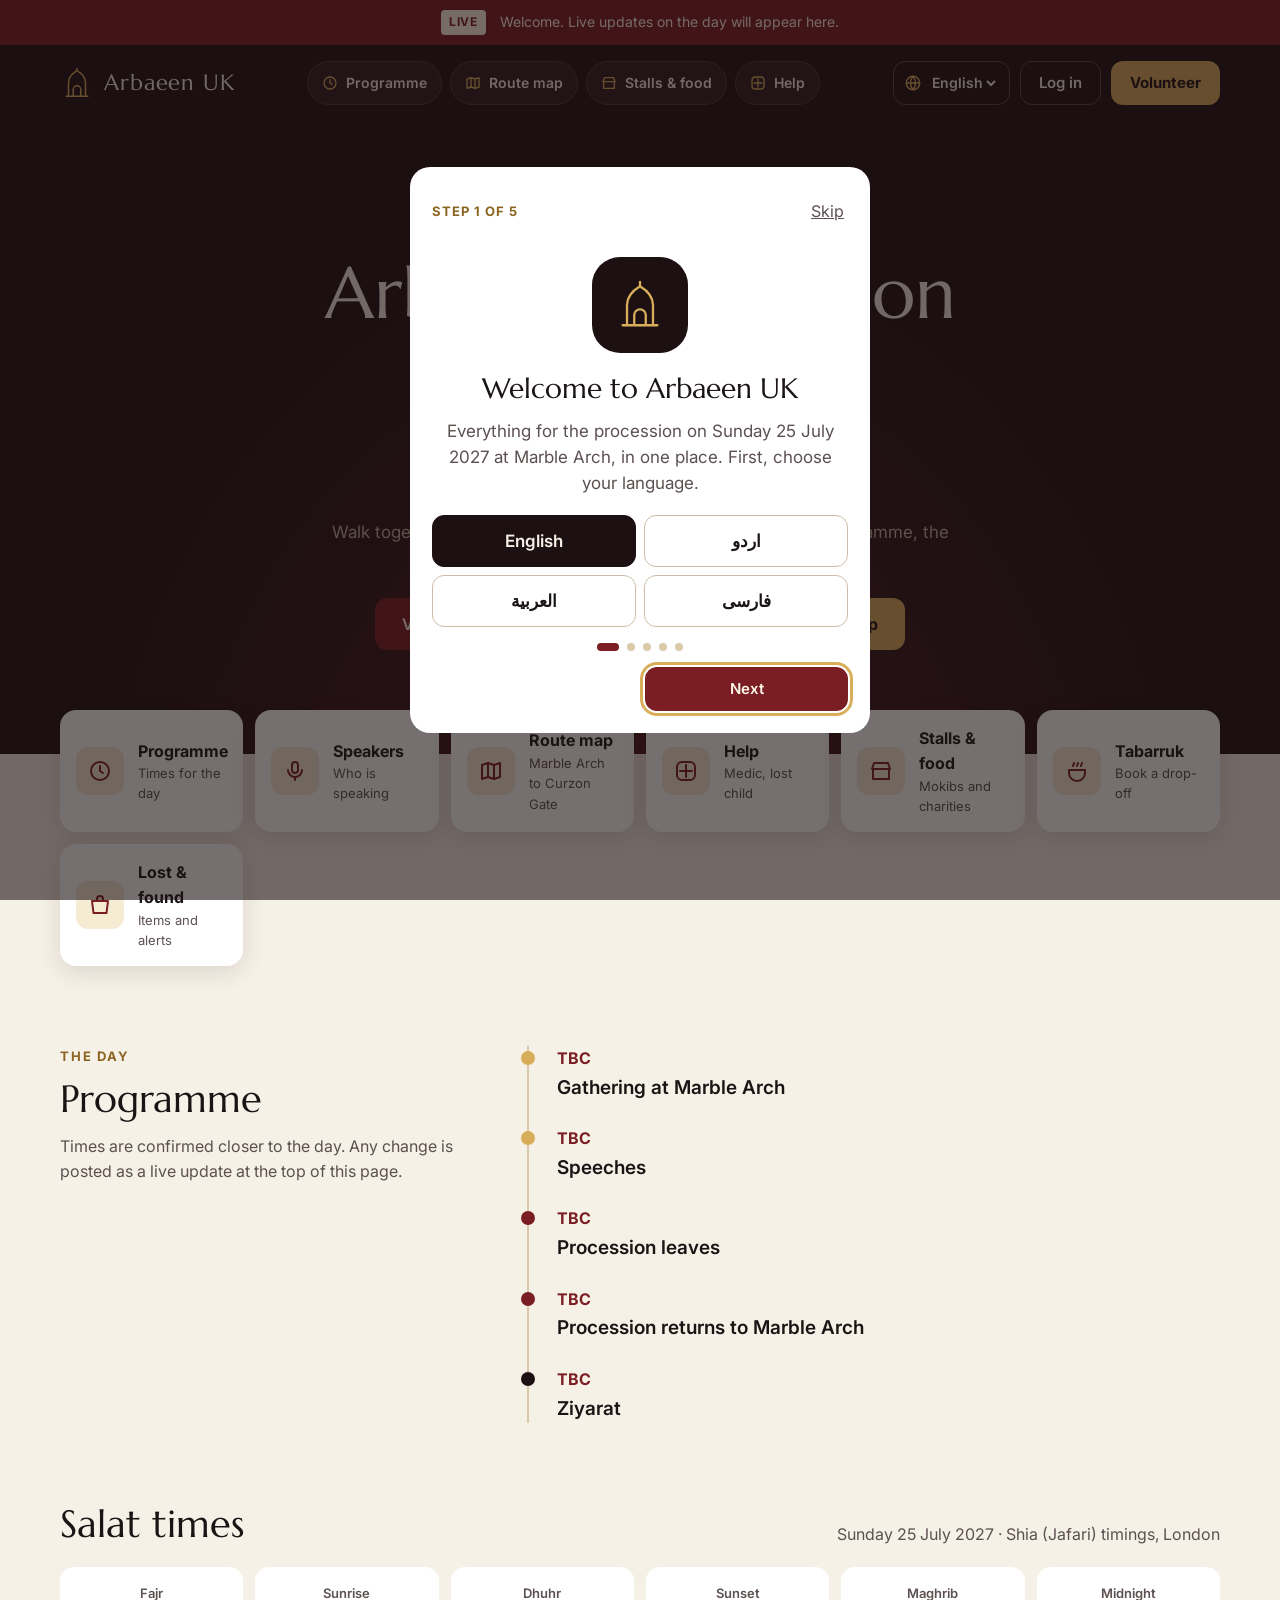
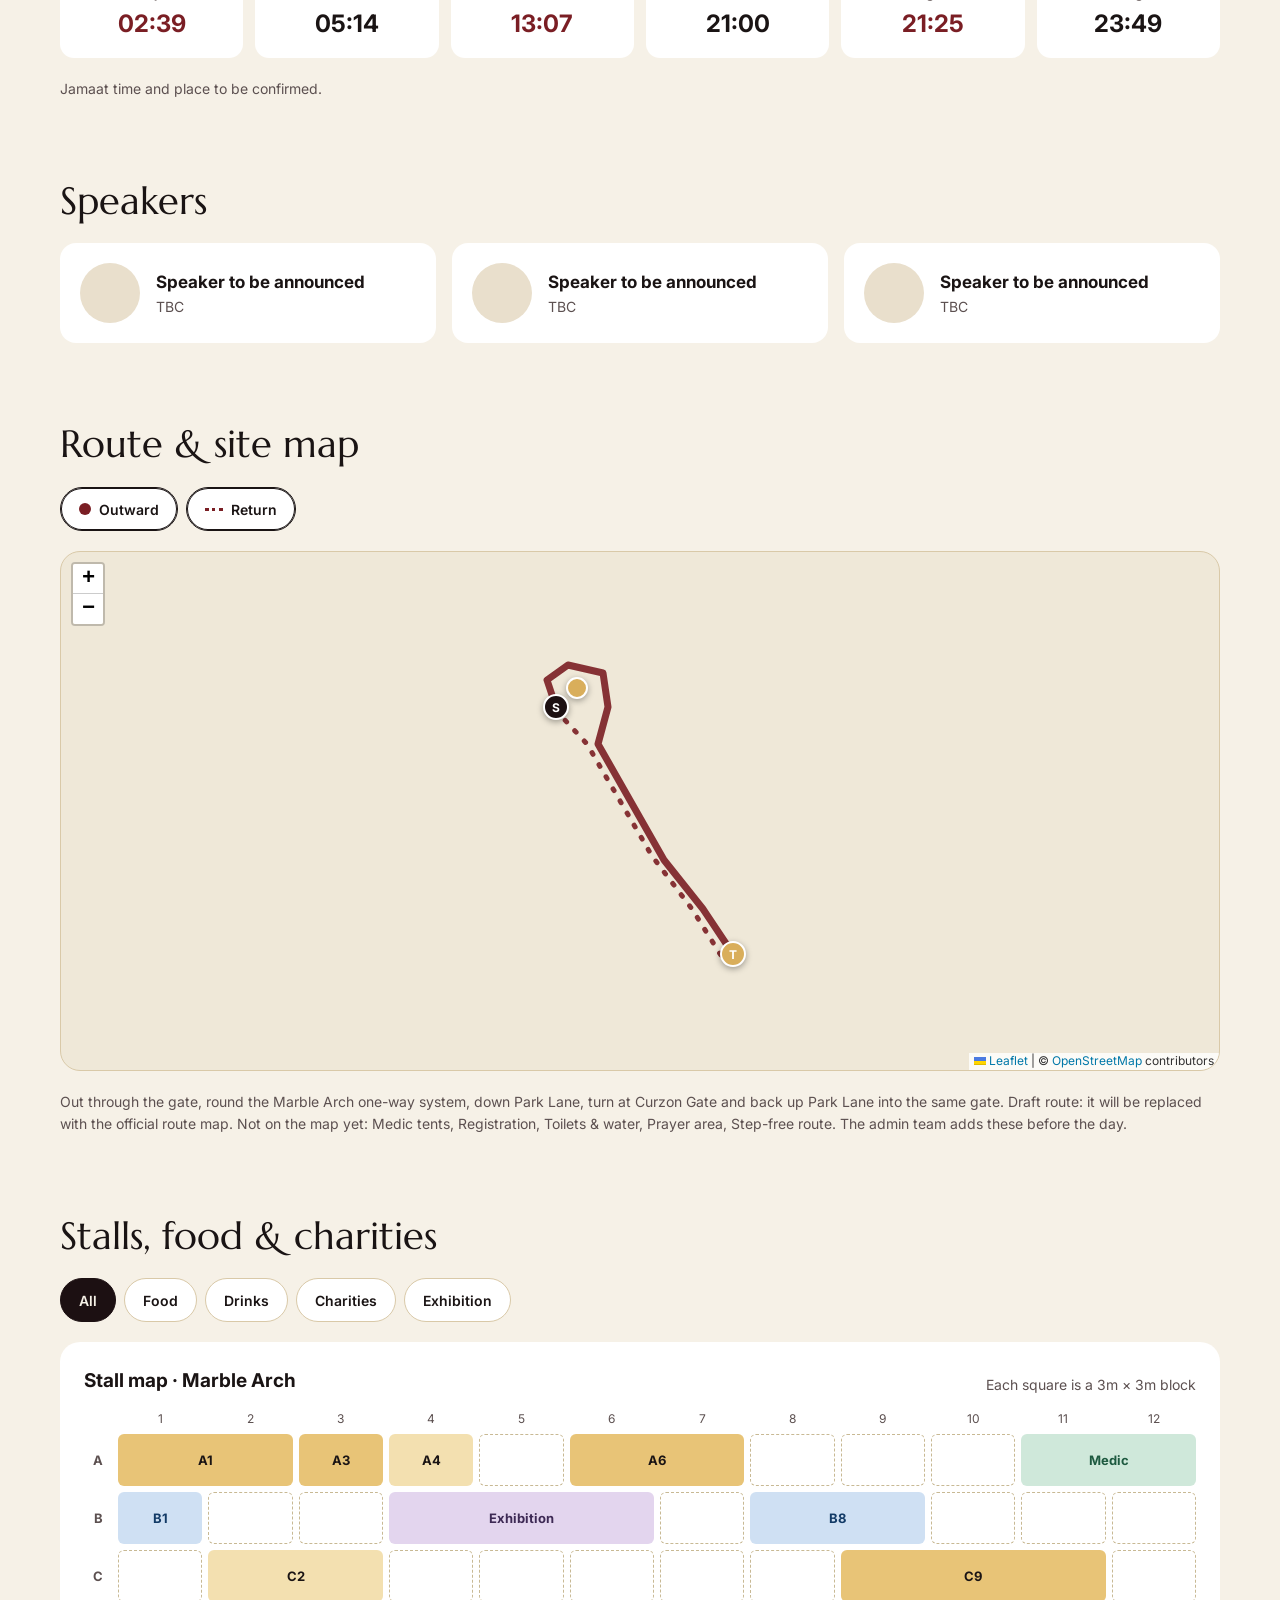
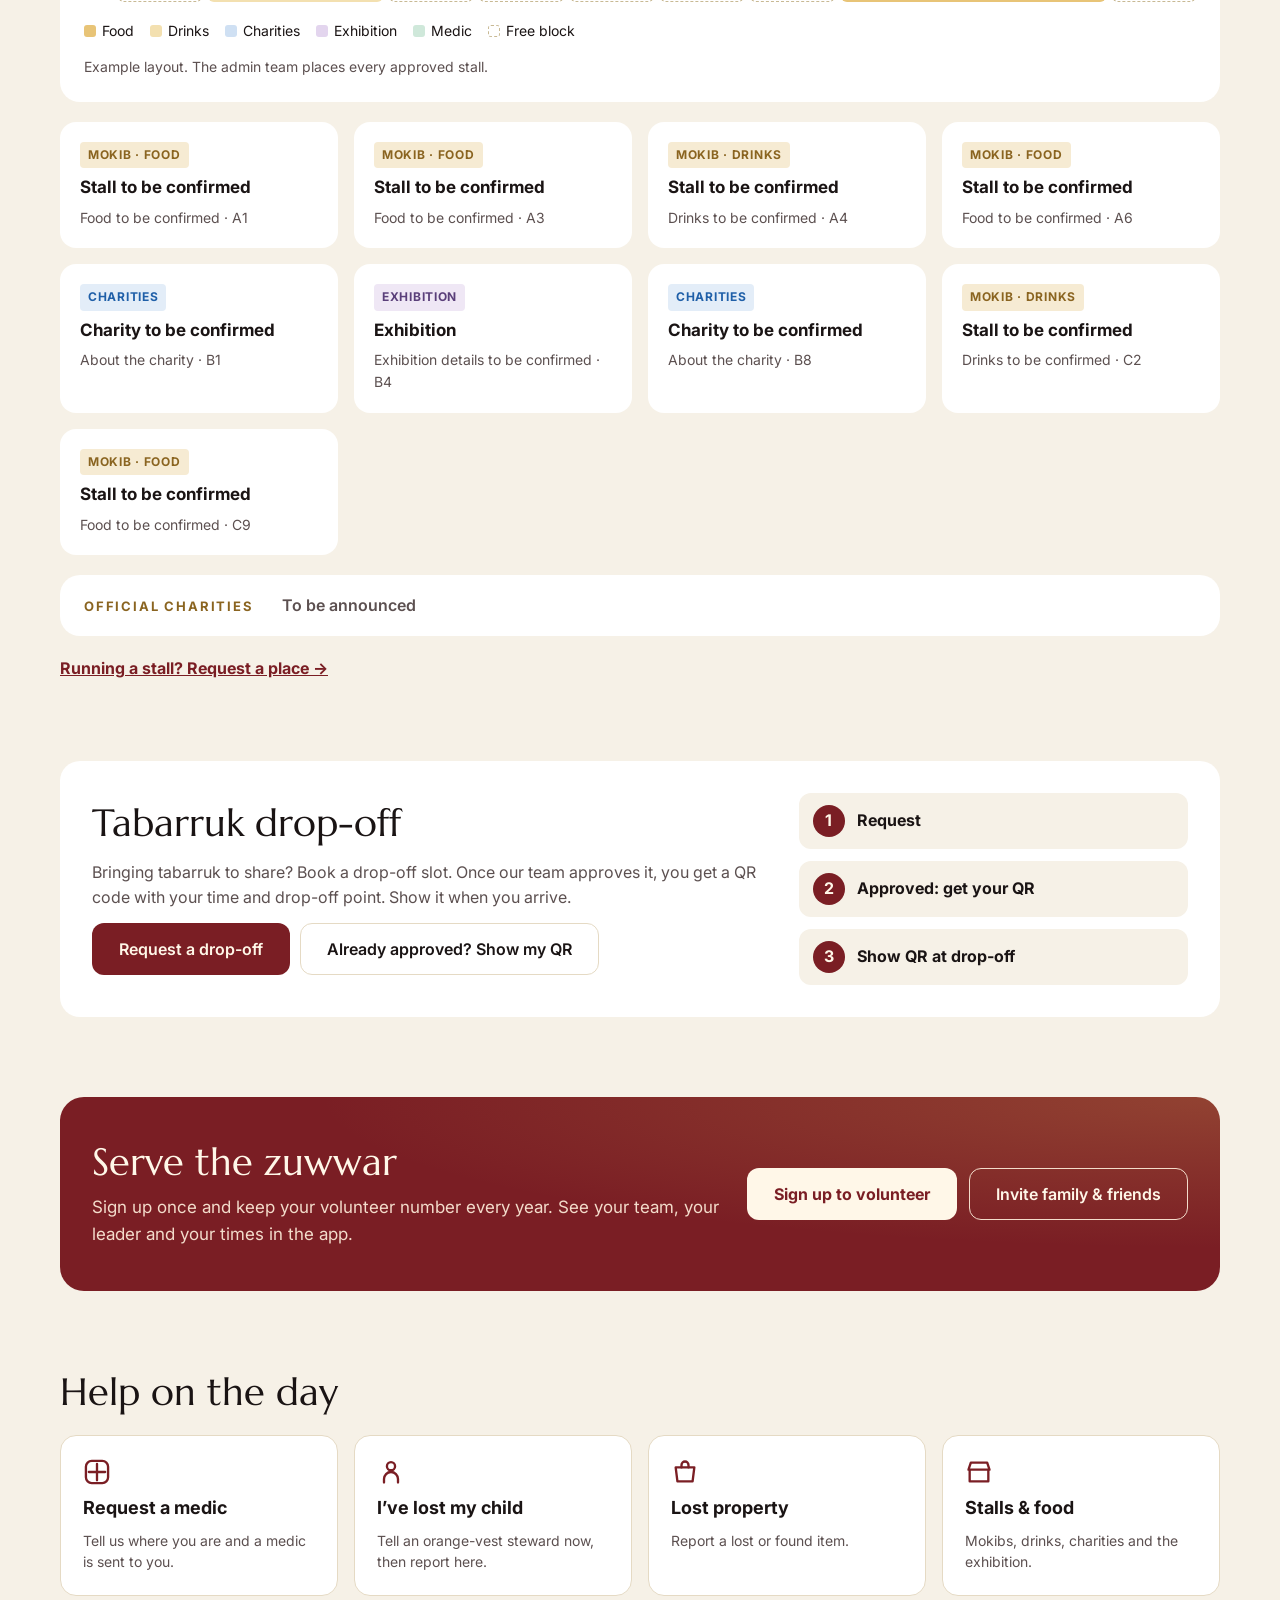
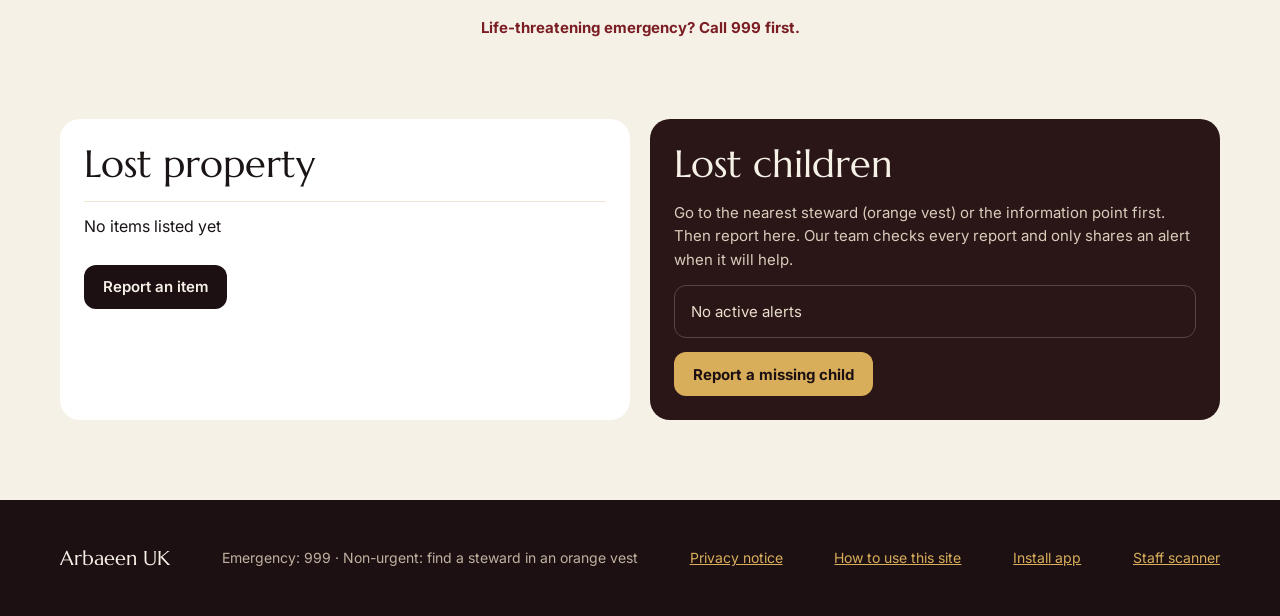
==== commit a3e522f8: "Add Install app button, first-time welcome guide, more tests (281) Co-Authored-By: Claude Opus 5.5 <" ====
--- a/index.html
+++ b/index.html
@@ -58,6 +58,7 @@
     <div class="hero-btns">
       <a class="btn red lg" href="#volunteer" data-i18n="hero.volunteer">Volunteer with us</a>
       <a class="btn outline lg" href="#route" data-i18n="hero.route">See the route</a>
+      <button type="button" class="btn gold lg install-btn" hidden><svg viewBox="0 0 24 24" aria-hidden="true" class="ic"><path d="M12 3v12M7 10l5 5 5-5M5 21h14"/></svg><span data-i18n="inst.btn">Install app</span></button>
     </div>
   </div>
 </section>
@@ -190,12 +191,14 @@
     <span class="brandtxt">Arbaeen UK</span>
     <span data-i18n="foot.emerg">Emergency: 999 · Non-urgent: find a steward in an orange vest</span>
     <a href="#privacy" data-soon="soon.privacy" data-i18n="foot.privacy">Privacy notice</a>
+    <button type="button" class="linkbtn" id="guide-open" data-i18n="guide.open">How to use this site</button>
+    <button type="button" class="linkbtn install-btn" hidden data-i18n="inst.btn">Install app</button>
     <a href="scan.html">Staff scanner</a>
   </div>
 </footer>
 
 <div class="ios-tip" id="ios-tip" hidden>
-  <p><svg viewBox="0 0 24 24" aria-hidden="true"><path d="M12 3v12M8 7l4-4 4 4M5 11v9h14v-9"/></svg> <b data-i18n="tip.title">Get live alerts on your iPhone</b><br><span data-i18n="tip.body">Tap Share, then Add to Home Screen, and open Arbaeen UK from there.</span></p>
+  <p><svg viewBox="0 0 24 24" aria-hidden="true"><path d="M12 3v12M8 7l4-4 4 4M5 11v9h14v-9"/></svg> <b data-i18n="tip.title">Get live alerts on your iPhone</b><br><span data-i18n="tip.body">Tap Share, then Add to Home Screen, and open Arbaeen UK from there.</span><br><button type="button" class="linkbtn gold-link" id="tip-how" data-i18n="inst.how">Show me how</button></p>
   <button type="button" class="x" id="ios-tip-close" aria-label="Close">×</button>
 </div>
 
@@ -212,6 +215,68 @@
       <button type="submit" class="btn red" id="dlg-submit">Send</button>
     </div>
   </form>
+</dialog>
+
+
+<dialog id="guide" class="guide" aria-labelledby="guide-title">
+  <div class="g-in">
+    <div class="g-top">
+      <span class="g-count" id="g-count"></span>
+      <button type="button" class="linkbtn" id="g-skip" data-i18n="guide.skip">Skip</button>
+    </div>
+    <section class="g-slide" data-slide="0">
+      <div class="g-art"><svg viewBox="0 0 36 36" aria-hidden="true"><path d="M6 32h24M9 32V18M27 32V18M9 18c0-6 4-10 9-13 5 3 9 7 9 13M18 5V2M14 32v-7a4 4 0 0 1 8 0v7"/></svg></div>
+      <h2 id="guide-title" data-i18n="guide.1.t">Welcome to Arbaeen UK</h2>
+      <p data-i18n="guide.1.b">Everything for the procession on Sunday 25 July 2027 at Marble Arch, in one place. First, choose your language.</p>
+      <div class="g-langs" role="group" aria-label="Language">
+        <button type="button" data-lang="en">English</button><button type="button" data-lang="ur">اردو</button><button type="button" data-lang="ar">العربية</button><button type="button" data-lang="fa">فارسی</button>
+      </div>
+    </section>
+    <section class="g-slide" data-slide="1" hidden>
+      <div class="g-art"><svg viewBox="0 0 24 24" aria-hidden="true"><circle cx="12" cy="12" r="9"/><path d="M12 7v5l3 2"/></svg></div>
+      <h2 data-i18n="guide.2.t">The day, at a glance</h2>
+      <p data-i18n="guide.2.b">See the programme, speakers and salat times. Live updates appear in the red bar at the very top.</p>
+    </section>
+    <section class="g-slide" data-slide="2" hidden>
+      <div class="g-art"><svg viewBox="0 0 24 24" aria-hidden="true"><path d="M9 4l-6 2v14l6-2 6 2 6-2V4l-6 2z"/><path d="M9 4v14M15 6v14"/></svg></div>
+      <h2 data-i18n="guide.3.t">Find your way</h2>
+      <p data-i18n="guide.3.b">The map shows the route from Marble Arch to Curzon Gate, medic tents, toilets and the prayer area. Tap a stall to see its food and drink.</p>
+    </section>
+    <section class="g-slide" data-slide="3" hidden>
+      <div class="g-art red"><svg viewBox="0 0 24 24" aria-hidden="true"><path d="M12 6v12M6 12h12"/><rect x="3" y="3" width="18" height="18" rx="5"/></svg></div>
+      <h2 data-i18n="guide.4.t">Help is one tap away</h2>
+      <p data-i18n="guide.4.b">Use Help to call a medic to you, report a lost child or lost property. Stewards wear orange vests. In a life-threatening emergency, call 999 first.</p>
+    </section>
+    <section class="g-slide" data-slide="4" hidden>
+      <div class="g-art"><svg viewBox="0 0 24 24" aria-hidden="true"><rect x="6" y="2" width="12" height="20" rx="3"/><path d="M10 18h4"/></svg></div>
+      <h2 data-i18n="guide.5.t">Keep it on your phone</h2>
+      <p data-i18n="guide.5.b">Install the app to open it in one tap, use it with weak signal and get live alerts on the day.</p>
+      <button type="button" class="btn gold lg install-btn" hidden><svg viewBox="0 0 24 24" aria-hidden="true" class="ic"><path d="M12 3v12M7 10l5 5 5-5M5 21h14"/></svg><span data-i18n="inst.btn">Install app</span></button>
+    </section>
+    <div class="g-dots" id="g-dots" aria-hidden="true"><i></i><i></i><i></i><i></i><i></i></div>
+    <div class="g-nav">
+      <button type="button" class="btn ghostdark" id="g-back" data-i18n="guide.back">Back</button>
+      <button type="button" class="btn red" id="g-next" data-i18n="guide.next">Next</button>
+    </div>
+  </div>
+</dialog>
+
+<dialog id="inst" aria-labelledby="inst-title">
+  <div class="g-in">
+    <div class="dlg-head"><h2 id="inst-title" data-i18n="inst.title">Install Arbaeen UK</h2><button type="button" class="x" id="inst-close" aria-label="Close">×</button></div>
+    <ol class="inst-steps" id="inst-ios">
+      <li><span class="gstep">1</span><span data-i18n="inst.ios1">Open this page in Safari.</span></li>
+      <li><span class="gstep">2</span><span><span data-i18n="inst.ios2">Tap the Share button</span> <svg viewBox="0 0 24 24" aria-hidden="true" class="ic"><path d="M12 3v12M8 7l4-4 4 4M5 11v9h14v-9"/></svg></span></li>
+      <li><span class="gstep">3</span><span data-i18n="inst.ios3">Scroll down and tap Add to Home Screen.</span></li>
+      <li><span class="gstep">4</span><span data-i18n="inst.ios4">Tap Add. Open Arbaeen UK from your home screen and allow alerts.</span></li>
+    </ol>
+    <ol class="inst-steps" id="inst-other" hidden>
+      <li><span class="gstep">1</span><span data-i18n="inst.oth1">Open your browser menu (⋮ or ⋯).</span></li>
+      <li><span class="gstep">2</span><span data-i18n="inst.oth2">Tap Install app or Add to Home screen.</span></li>
+      <li><span class="gstep">3</span><span data-i18n="inst.oth3">Open Arbaeen UK from your home screen.</span></li>
+    </ol>
+    <button type="button" class="btn red lg" id="inst-done" data-i18n="inst.ok">Got it</button>
+  </div>
 </dialog>
 
 <div class="toast" id="toast" role="status" aria-live="polite" hidden></div>
--- a/css/style.css
+++ b/css/style.css
@@ -4,6 +4,7 @@
   --muted:#5C5050; --white:#fff; --r:16px;
 }
 *{box-sizing:border-box}
+[hidden]{display:none !important}
 html{scroll-behavior:smooth;scroll-padding-top:16px}
 body{margin:0;overflow-x:hidden;background:var(--sand);color:var(--ink);font:16px/1.55 Inter,system-ui,sans-serif;-webkit-text-size-adjust:100%}
 h1,h2,h3,p{margin:0}
@@ -219,3 +220,31 @@
 .checks input,.tick input,.seg input{width:20px;height:20px;accent-color:var(--red);flex:none}
 .qrbox{display:flex;flex-direction:column;align-items:center;gap:10px;padding:12px;background:var(--sand);border-radius:14px}
 .qrbox img,.qrbox svg{width:220px;height:220px;background:#fff;padding:10px;border-radius:10px}
+
+/* install + guide */
+.ic{width:20px;height:20px;fill:none;stroke:currentColor;stroke-width:2;stroke-linecap:round;stroke-linejoin:round;vertical-align:-4px}
+.linkbtn{background:none;border:0;padding:10px 0;min-height:44px;color:var(--gold);font:inherit;text-decoration:underline;cursor:pointer}
+.ios-tip .gold-link{padding:6px 0;min-height:0}
+#guide,#inst{width:min(460px,calc(100% - 24px))}
+.g-in{padding:22px;display:flex;flex-direction:column;gap:16px}
+.g-top{display:flex;justify-content:space-between;align-items:center}
+.g-top .linkbtn{color:var(--muted);padding:0 4px}
+.g-count{font-size:13px;font-weight:700;color:var(--gold-d);letter-spacing:.08em}
+.g-slide{display:flex;flex-direction:column;gap:12px;align-items:center;text-align:center;min-height:300px}
+.g-slide h2{font-size:28px}
+.g-slide p{color:var(--muted);font-size:17px}
+.g-art{width:96px;height:96px;border-radius:28px;background:var(--night);display:flex;align-items:center;justify-content:center;margin:8px 0}
+.g-art.red{background:var(--red)}
+.g-art svg{width:52px;height:52px;fill:none;stroke:var(--gold);stroke-width:1.6;stroke-linecap:round;stroke-linejoin:round}
+.g-art.red svg{stroke:#FFF7E8}
+.g-langs{display:grid;grid-template-columns:1fr 1fr;gap:8px;width:100%;margin-top:6px}
+.g-langs button{min-height:52px;border-radius:12px;border:1px solid #CDBFA5;background:#fff;font:600 17px Inter,"Noto Nastaliq Urdu",Vazirmatn,sans-serif;cursor:pointer;color:var(--ink)}
+.g-langs button[aria-pressed="true"]{background:var(--night);color:var(--sand);border-color:var(--night)}
+.g-dots{display:flex;justify-content:center;gap:8px}
+.g-dots i{width:8px;height:8px;border-radius:50%;background:#D9C9A8}
+.g-dots i.on{background:var(--red);width:22px;border-radius:4px}
+.g-nav{display:flex;gap:10px}.g-nav .btn{flex:1}
+.inst-steps{list-style:none;margin:0;padding:0;display:flex;flex-direction:column;gap:10px}
+.inst-steps li{display:flex;gap:12px;align-items:center;background:var(--sand);border-radius:12px;padding:12px 14px;font-size:16px}
+.gstep{width:30px;height:30px;border-radius:50%;background:var(--red);color:#FFF7E8;display:flex;align-items:center;justify-content:center;font-weight:700;flex:none}
+html[dir="rtl"] #g-next,html[dir="rtl"] #g-back{direction:rtl}
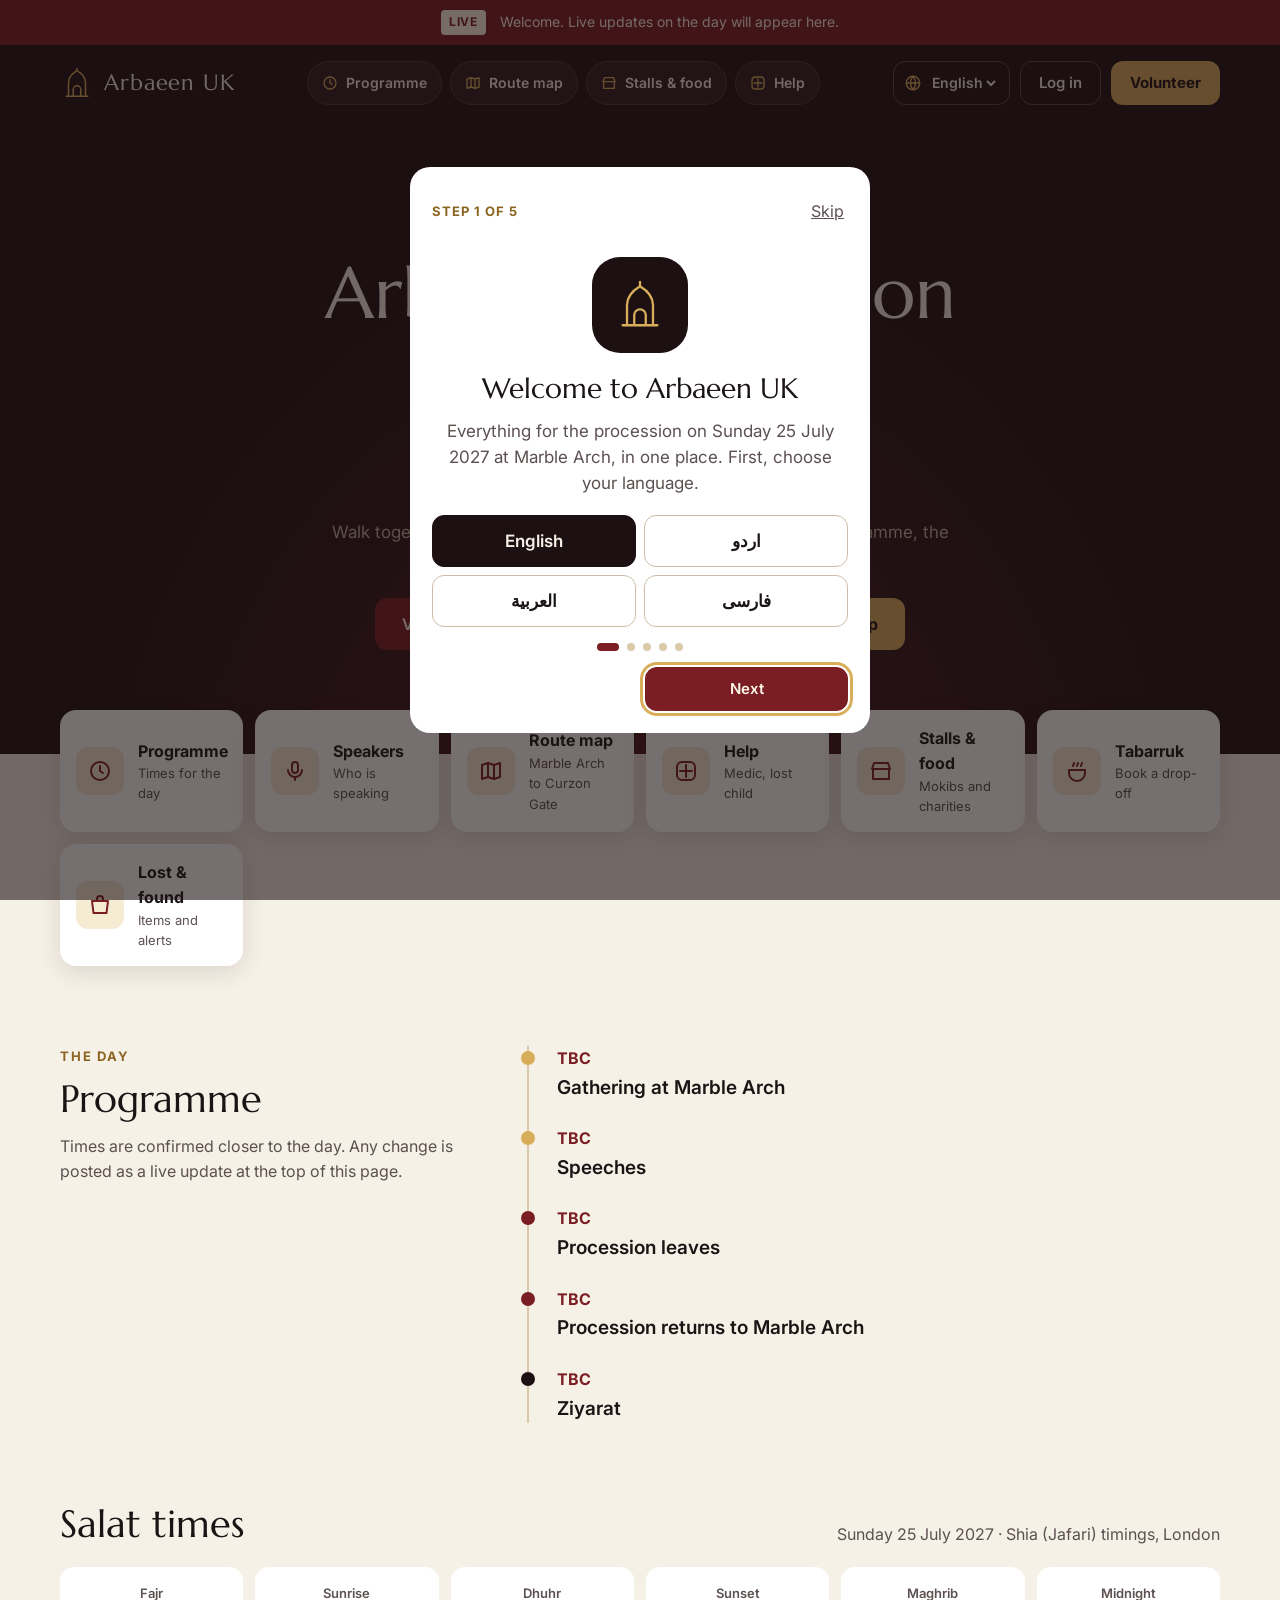
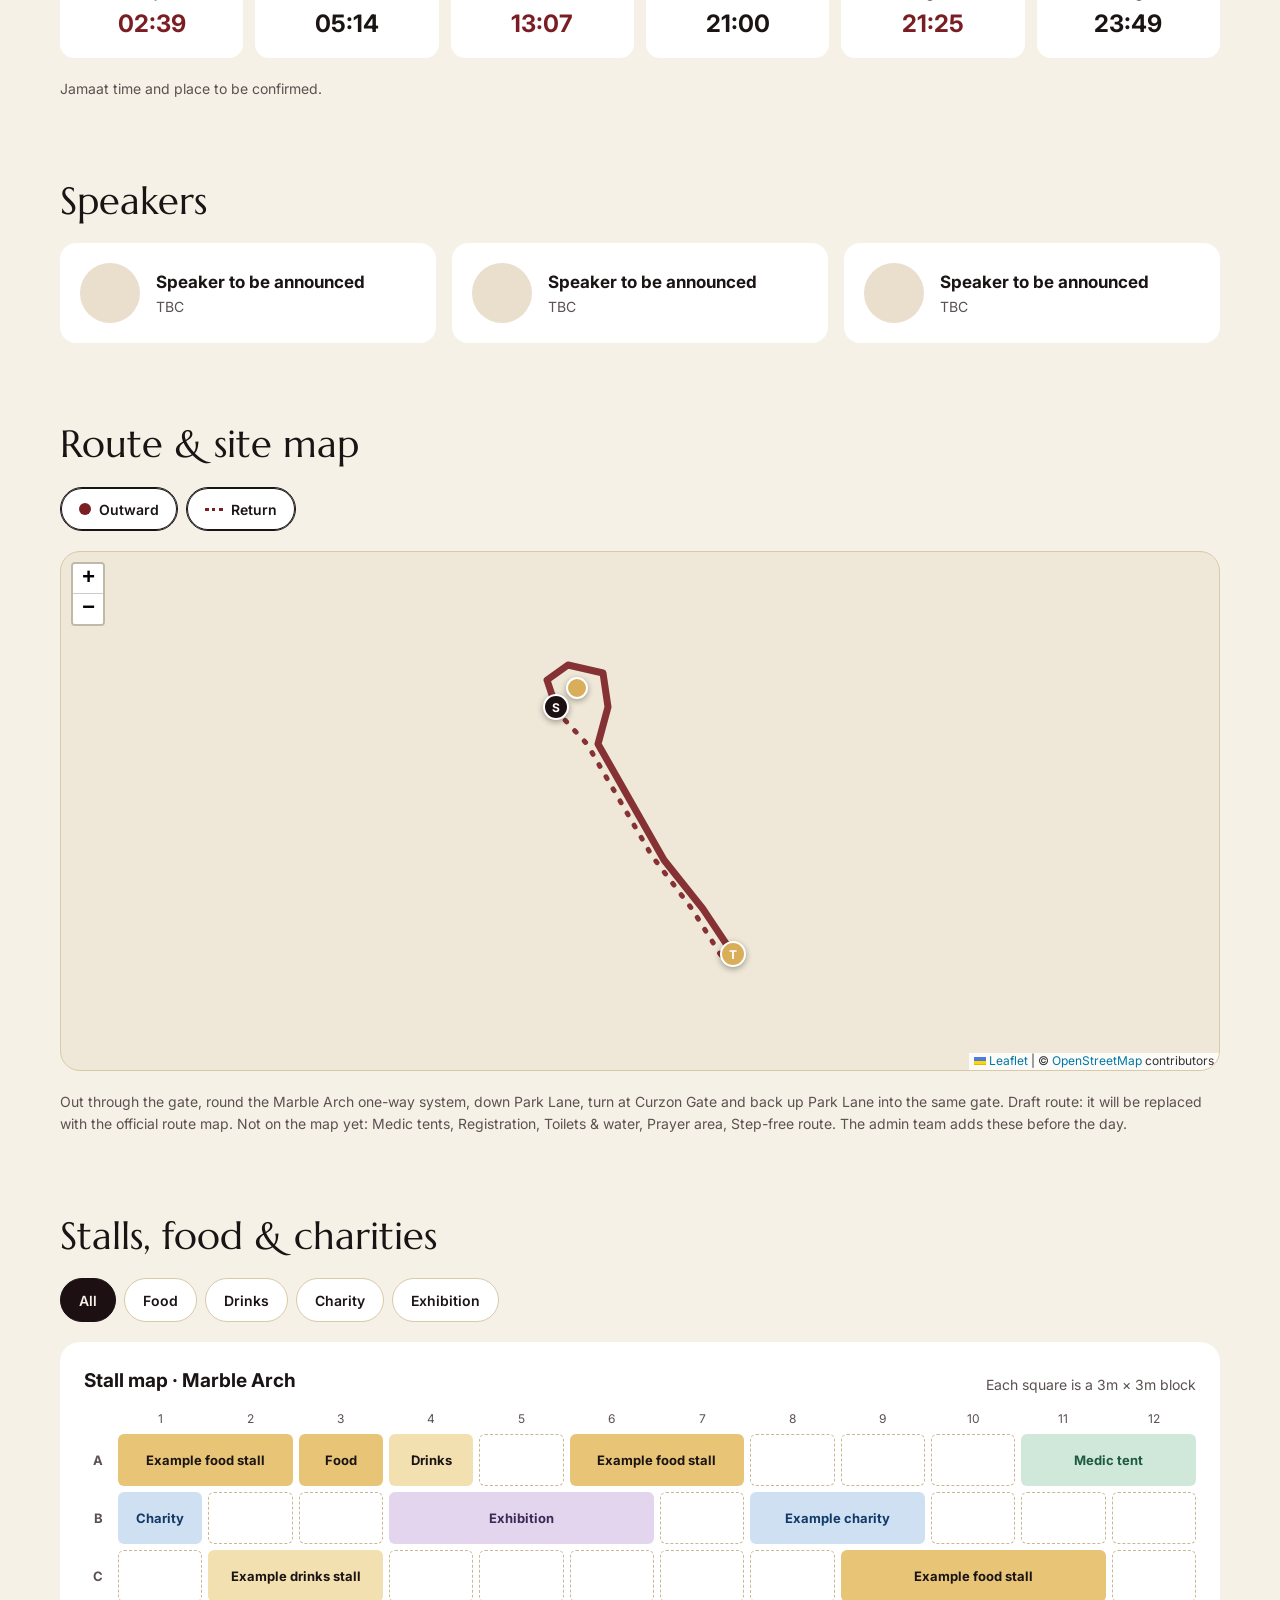
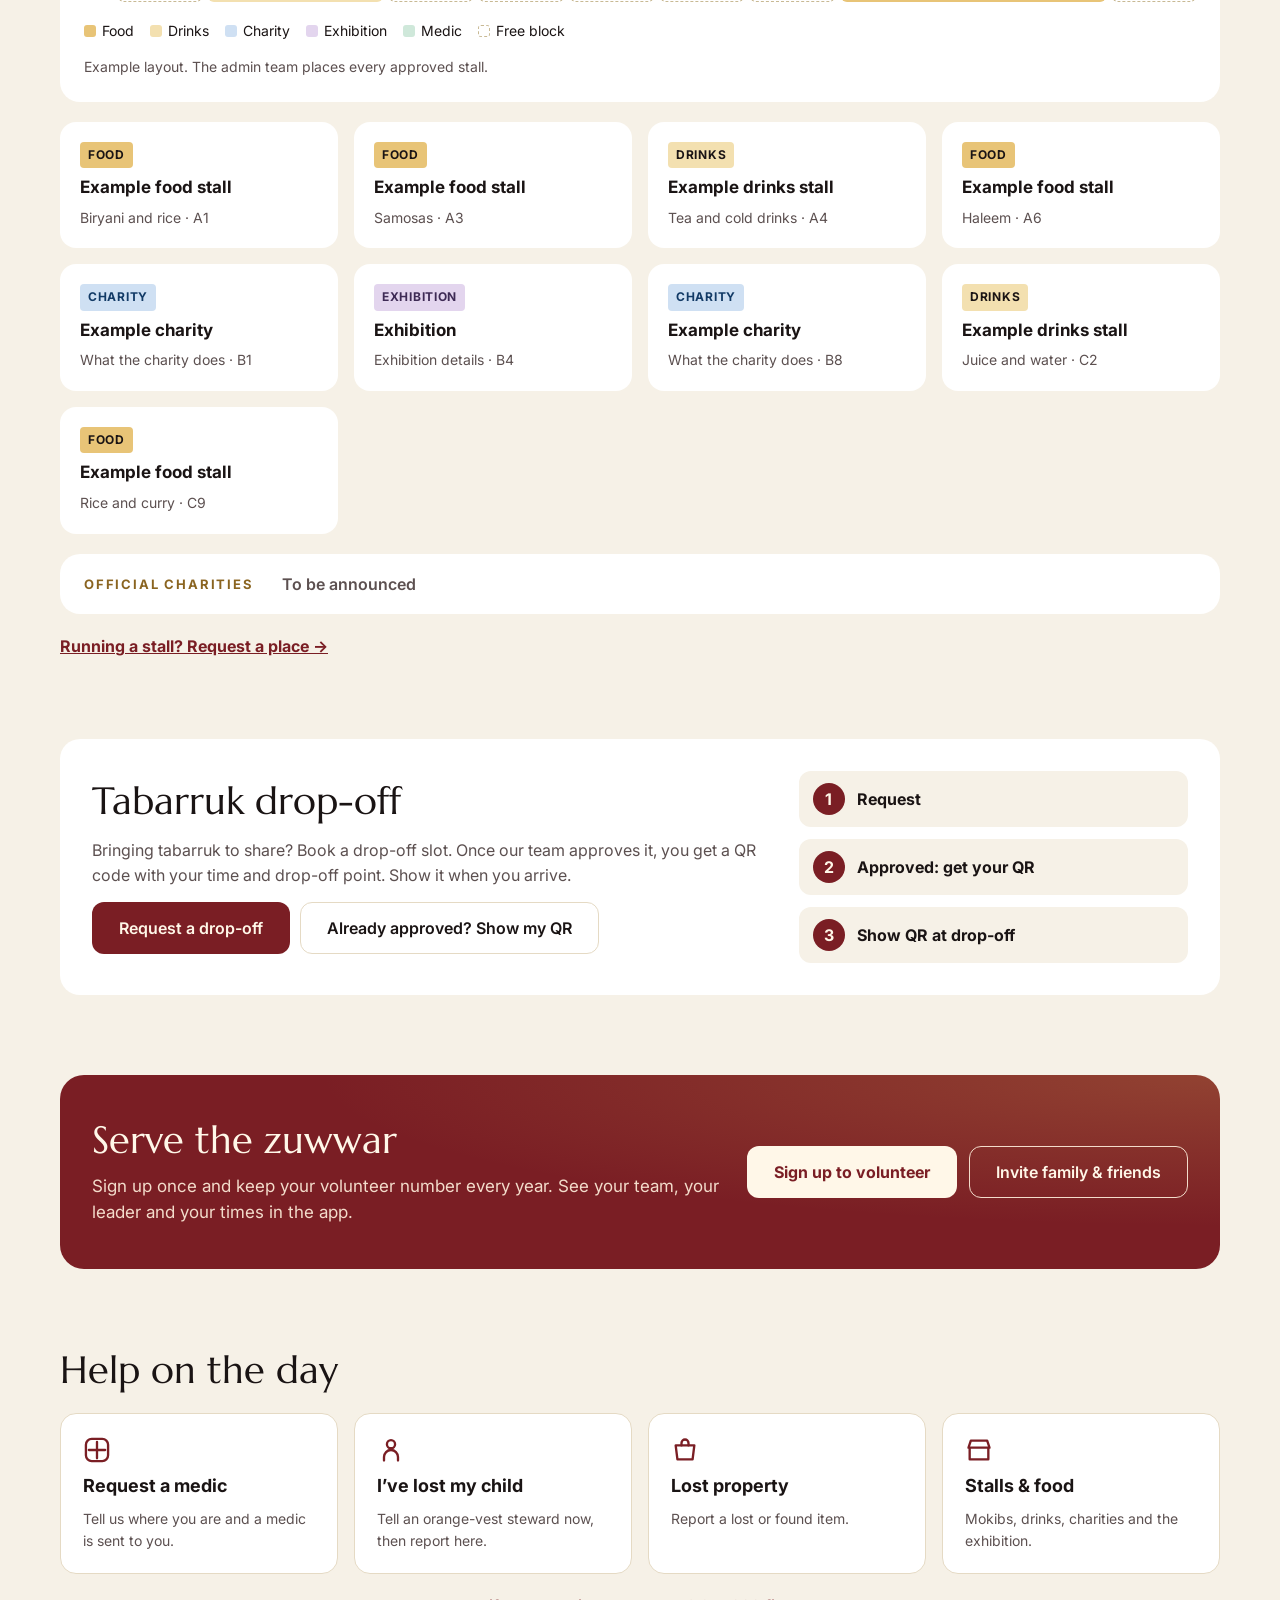
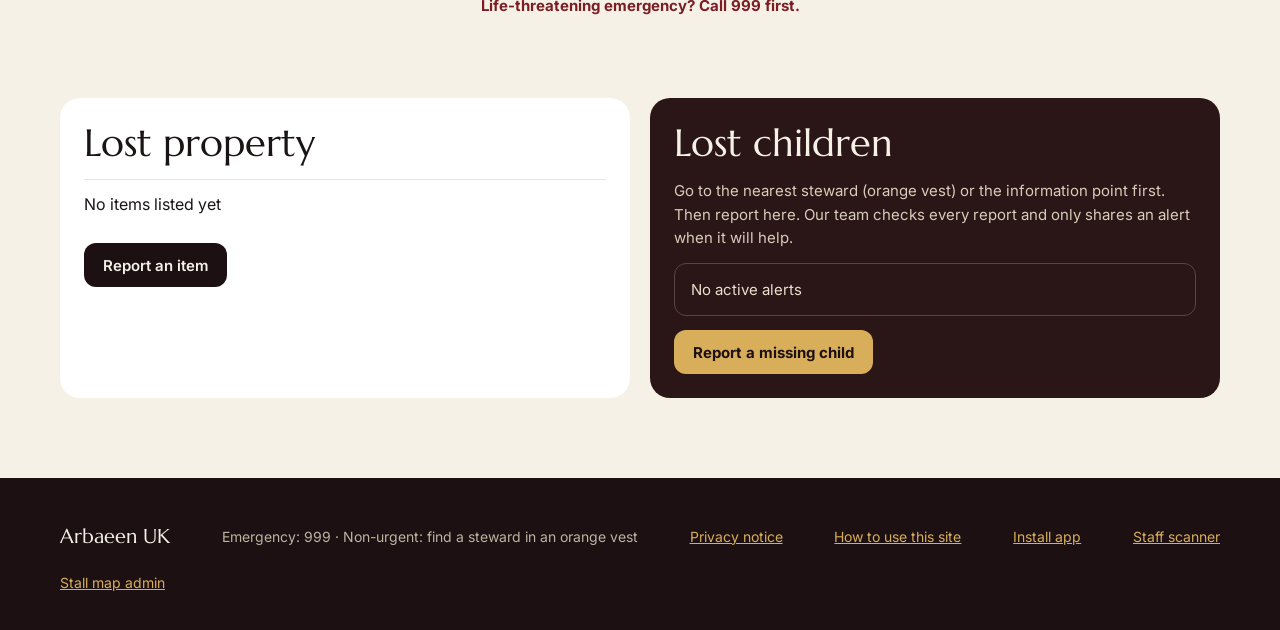
==== commit 08e3259f: "Stalls from Google Sheet: live types, filters and map; admin stall map; Apps Script; tests (359) Co-" ====
--- a/index.html
+++ b/index.html
@@ -105,13 +105,7 @@
 
 <section class="wrap sec" id="stalls">
   <h2 data-i18n="stalls.title">Stalls, food &amp; charities</h2>
-  <div class="chips" id="stall-filters" role="group" aria-label="Filter stalls">
-    <button type="button" data-f="all" aria-pressed="true" data-i18n="f.all">All</button>
-    <button type="button" data-f="food" aria-pressed="false" data-i18n="f.food">Food</button>
-    <button type="button" data-f="drink" aria-pressed="false" data-i18n="f.drink">Drinks</button>
-    <button type="button" data-f="charity" aria-pressed="false" data-i18n="f.charity">Charities</button>
-    <button type="button" data-f="exhibition" aria-pressed="false" data-i18n="f.exhibition">Exhibition</button>
-  </div>
+  <div class="chips" id="stall-filters" role="group" aria-label="Filter stalls"></div>
   <div class="panel">
     <div class="sec-head">
       <h3 data-i18n="stallmap.title">Stall map · Marble Arch</h3>
@@ -194,6 +188,7 @@
     <button type="button" class="linkbtn" id="guide-open" data-i18n="guide.open">How to use this site</button>
     <button type="button" class="linkbtn install-btn" hidden data-i18n="inst.btn">Install app</button>
     <a href="scan.html">Staff scanner</a>
+    <a href="stall-admin.html">Stall map admin</a>
   </div>
 </footer>
 
--- a/css/style.css
+++ b/css/style.css
@@ -114,7 +114,7 @@
 .stallgrid .h{font-size:12px;color:var(--muted);text-align:center}
 .stallgrid .rl{font-weight:700;font-size:13px;color:var(--muted);display:flex;align-items:center;justify-content:center}
 .stallgrid .free{height:52px;border:1.5px dashed #C8B994;border-radius:6px}
-.stallgrid button{height:52px;border:0;border-radius:6px;font:700 13px Inter,sans-serif;cursor:pointer}
+.stallgrid button{height:52px;border:0;border-radius:6px;font:700 13px Inter,sans-serif;cursor:pointer;padding:0 6px;white-space:nowrap;overflow:hidden;text-overflow:ellipsis;min-width:0}
 .stallgrid button.dim{opacity:.25}
 .charities{flex-direction:row;flex-wrap:wrap;align-items:center;gap:10px 28px;padding:18px 24px}
 #charity-list{display:flex;flex-wrap:wrap;gap:8px 24px;font-weight:600;color:var(--muted)}
